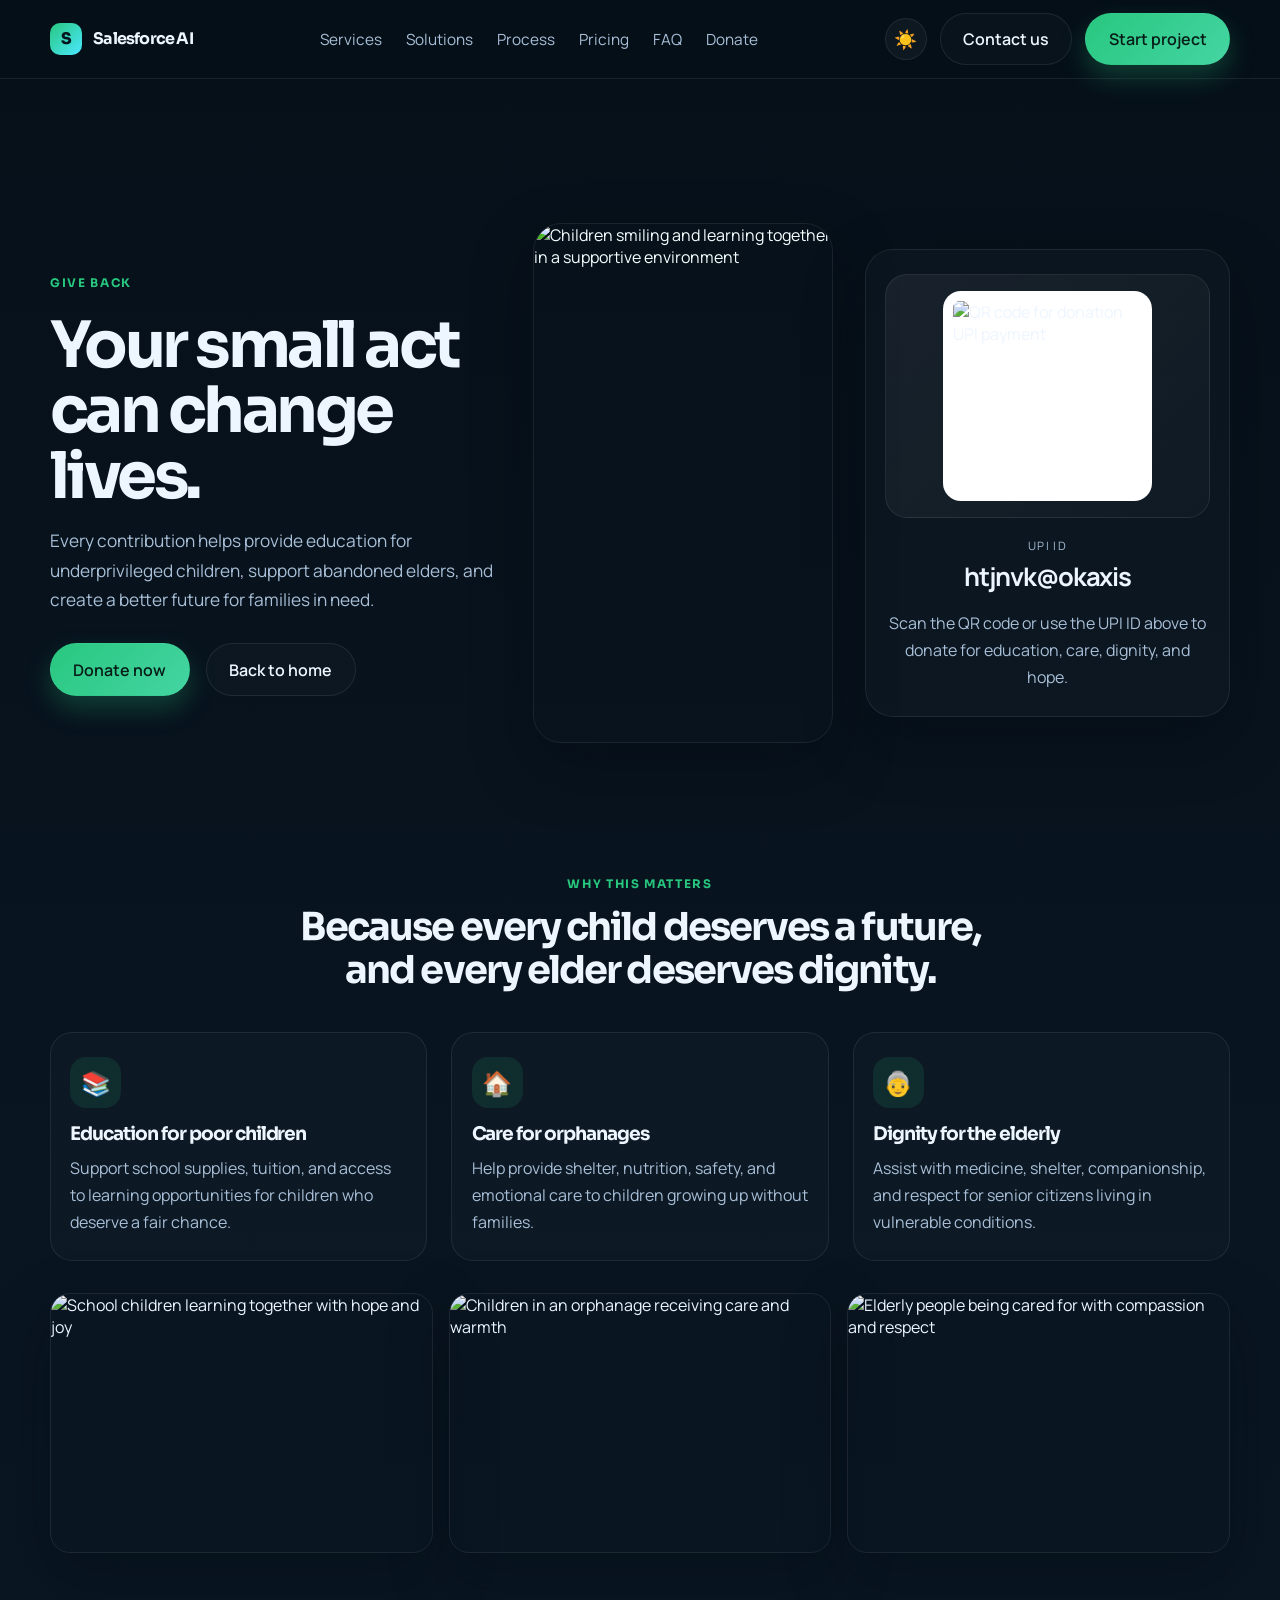
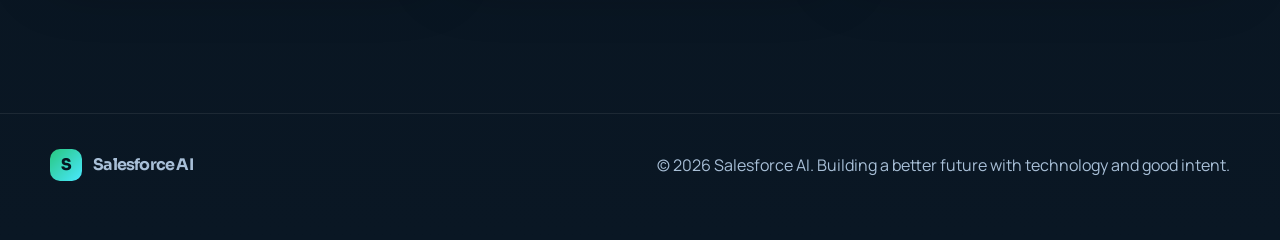
==== donation.html @ 9a251d9e "Use donation UPI ID and local QR image" ====
<!DOCTYPE html>
<html lang="en">
  <head>
    <meta charset="UTF-8" />
    <meta name="viewport" content="width=device-width, initial-scale=1.0" />
    <meta
      name="description"
      content="Support environmental change and good deeds through a simple donation page for community impact."
    />
    <title>Donate for a Better Future | Salesforce AI Agency</title>
    <link rel="preconnect" href="https://fonts.googleapis.com" />
    <link rel="preconnect" href="https://fonts.gstatic.com" crossorigin />
    <link
      href="https://fonts.googleapis.com/css2?family=Manrope:wght@400;500;600;700;800&family=Sora:wght@400;500;600;700;800&display=swap"
      rel="stylesheet"
    />
    <link rel="stylesheet" href="styles.css" />
  </head>
  <body>
    <header class="site-header">
      <div class="container nav-wrap">
        <a href="index.html" class="brand" aria-label="Home">
          <span class="brand-mark">S</span>
          <span>Salesforce AI</span>
        </a>

        <nav class="main-nav" aria-label="Main navigation">
          <a href="index.html#services">Services</a>
          <a href="index.html#solutions">Solutions</a>
          <a href="index.html#steps">Process</a>
          <a href="index.html#pricing">Pricing</a>
          <a href="index.html#faq">FAQ</a>
          <a href="donation.html" aria-current="page">Donate</a>
        </nav>

        <div class="nav-actions">
          <button class="theme-toggle" type="button" aria-label="Toggle dark mode" aria-pressed="false">
            <span class="theme-toggle-icon">☀️</span>
          </button>
          <a href="index.html#contact" class="btn btn-ghost">Contact us</a>
          <a href="index.html#contact" class="btn btn-primary">Start project</a>
        </div>
      </div>
    </header>

    <main class="donation-page">
      <section class="donation-hero">
        <div class="container donation-shell">
          <div class="donation-copy">
            <span class="eyebrow">Give back</span>
            <h1>Your small act can change lives.</h1>
            <p>
              Every contribution helps provide education for underprivileged children, support abandoned elders, and create a better future for families in need.
            </p>
            <div class="donation-actions">
              <a href="#donate-now" class="btn btn-primary">Donate now</a>
              <a href="index.html" class="btn btn-secondary">Back to home</a>
            </div>

          </div>

          <div class="donation-visual">
            <img
              src="https://images.unsplash.com/photo-1488521787991-ed7bbaae773c?auto=format&fit=crop&w=900&q=80"
              alt="Children smiling and learning together in a supportive environment"
            />
          </div>

          <div class="donation-card" id="donate-now">
            <div class="qr-box">
              <img src="qr.jpeg" alt="QR code for donation UPI payment" />
            </div>
            <div class="upi-block">
              <span class="label">UPI ID</span>
              <strong>htjnvk@okaxis</strong>
            </div>
            <p class="donation-note">Scan the QR code or use the UPI ID above to donate for education, care, dignity, and hope.</p>
          </div>
        </div>
      </section>

      <section class="why-matters section">
        <div class="container">
          <div class="section-heading centered">
            <span class="eyebrow">Why this matters</span>
            <h2>Because every child deserves a future, and every elder deserves dignity.</h2>
          </div>

          <div class="matters-grid">
            <article class="matter-card">
              <div class="matter-icon">📚</div>
              <h3>Education for poor children</h3>
              <p>Support school supplies, tuition, and access to learning opportunities for children who deserve a fair chance.</p>
            </article>
            <article class="matter-card">
              <div class="matter-icon">🏠</div>
              <h3>Care for orphanages</h3>
              <p>Help provide shelter, nutrition, safety, and emotional care to children growing up without families.</p>
            </article>
            <article class="matter-card">
              <div class="matter-icon">👵</div>
              <h3>Dignity for the elderly</h3>
              <p>Assist with medicine, shelter, companionship, and respect for senior citizens living in vulnerable conditions.</p>
            </article>
          </div>

          <div class="photo-gallery" aria-label="Human impact gallery">
            <img
              src="https://images.unsplash.com/photo-1509099836639-18ba1795216d?auto=format&fit=crop&w=900&q=80"
              alt="School children learning together with hope and joy"
            />
            <img
              src="https://images.unsplash.com/photo-1544717305-2782549b5136?auto=format&fit=crop&w=900&q=80"
              alt="Children in an orphanage receiving care and warmth"
            />
            <img
              src="https://images.unsplash.com/photo-1517841905240-472988c2477c?auto=format&fit=crop&w=900&q=80"
              alt="Elderly people being cared for with compassion and respect"
            />
          </div>
        </div>
      </section>
    </main>

    <footer class="site-footer">
      <div class="container footer-wrap">
        <div class="brand small-brand">
          <span class="brand-mark">S</span>
          <span>Salesforce AI</span>
        </div>
        <p>© 2026 Salesforce AI. Building a better future with technology and good intent.</p>
      </div>
    </footer>

    <script src="script.js"></script>
  </body>
</html>
---- styles.css ----
:root {
  --bg: #07121d;
  --bg-soft: #0c1b2d;
  --panel: rgba(16, 26, 39, 0.9);
  --panel-strong: #111f2f;
  --card: rgba(255, 255, 255, 0.02);
  --text: #edf5ff;
  --muted: #a8bfd7;
  --primary: #28c77f;
  --primary-strong: #1ab96b;
  --blue: #3ca8ff;
  --purple: #8a6bff;
  --orange: #ffab5c;
  --gold: #f6c76d;
  --aqua: #4ae8ff;
  --border: rgba(255, 255, 255, 0.08);
  --shadow: 0 24px 60px rgba(2, 8, 15, 0.35);
}

body.light-mode {
  --bg: #edf5f2;
  --bg-soft: #f6faf8;
  --panel: rgba(255, 255, 255, 0.9);
  --panel-strong: #f8fbfa;
  --card: rgba(255, 255, 255, 0.8);
  --text: #13231d;
  --muted: #49615a;
  --primary: #18b584;
  --primary-strong: #149a6f;
  --blue: #2e96db;
  --purple: #6f5fe0;
  --orange: #d88a32;
  --gold: #c79532;
  --aqua: #23b7d9;
  --border: rgba(19, 35, 29, 0.09);
  --shadow: 0 18px 40px rgba(17, 33, 27, 0.1);
}

* { box-sizing: border-box; }

html { scroll-behavior: smooth; }

body {
  margin: 0;
  font-family: "Manrope", "Segoe UI", sans-serif;
  letter-spacing: 0;
  background: linear-gradient(180deg, #061019 0%, #0a1724 100%);
  color: var(--text);
  transition: background 0.25s ease, color 0.25s ease;
  text-rendering: optimizeLegibility;
}

h1, h2, h3, h4, .brand, .eyebrow {
  font-family: "Sora", "Manrope", sans-serif;
  letter-spacing: -0.055em;
  line-height: 1.02;
  font-weight: 700;
}

body.light-mode {
  background: linear-gradient(180deg, #f7f4ee 0%, #f1efe8 100%);
}

img { max-width: 100%; display: block; }

a { color: inherit; text-decoration: none; }

button { font: inherit; }

.container {
  width: min(1180px, calc(100% - 2rem));
  margin: 0 auto;
}

.site-header {
  position: sticky;
  top: 0;
  z-index: 50;
  background: rgba(6, 16, 25, 0.7);
  backdrop-filter: blur(18px);
  border-bottom: 1px solid var(--border);
}

body.light-mode .site-header {
  background: rgba(255, 255, 255, 0.72);
}

.nav-wrap {
  min-height: 78px;
  display: flex;
  align-items: center;
  justify-content: space-between;
  gap: 1rem;
}

.brand {
  display: inline-flex;
  align-items: center;
  gap: 0.7rem;
  font-weight: 700;
  letter-spacing: -0.05em;
}

.brand-mark {
  display: inline-grid;
  place-items: center;
  width: 2rem;
  height: 2rem;
  border-radius: 10px;
  color: #05151f;
  background: linear-gradient(135deg, var(--primary), var(--aqua));
  font-weight: 800;
}

.main-nav {
  display: flex;
  align-items: center;
  gap: 1.5rem;
  color: var(--muted);
  font-size: 0.96rem;
}

.main-nav a:hover { color: var(--text); }

.nav-actions {
  display: flex;
  align-items: center;
  gap: 0.8rem;
}

.theme-toggle {
  width: 42px;
  height: 42px;
  border-radius: 50%;
  border: 1px solid var(--border);
  background: rgba(255, 255, 255, 0.04);
  color: var(--text);
  display: grid;
  place-items: center;
  cursor: pointer;
  transition: transform 0.2s ease, border-color 0.2s ease, background 0.2s ease;
}

.theme-toggle:hover {
  transform: translateY(-1px);
}

.theme-toggle-icon {
  font-size: 1.15rem;
  line-height: 1;
}

.donate-circle {
  width: 46px;
  height: 46px;
  border-radius: 50%;
  display: grid;
  place-items: center;
  background: linear-gradient(135deg, #1acc6d, #13b96d);
  color: #fff;
  font-size: 1.3rem;
  box-shadow: 0 12px 26px rgba(22, 174, 96, 0.35);
  transition: transform 0.2s ease, box-shadow 0.2s ease;
}

.donate-circle:hover {
  transform: translateY(-2px) scale(1.04);
  box-shadow: 0 18px 32px rgba(22, 174, 96, 0.42);
}

body.light-mode .theme-toggle {
  background: rgba(255, 255, 255, 0.8);
  border-color: rgba(19, 35, 29, 0.09);
}

.donation-page {
  padding: 5rem 0 4rem;
}

.donation-hero {
  padding: 4rem 0 2rem;
}

.donation-shell {
  display: grid;
  grid-template-columns: 1.05fr 0.7fr 0.85fr;
  gap: 2rem;
  align-items: center;
}

.donation-copy h1 {
  margin: 0.5rem 0 1rem;
  font-size: clamp(2.8rem, 5vw, 4.6rem);
  max-width: 560px;
}

.donation-copy p {
  max-width: 560px;
  color: var(--muted);
  font-size: 1.08rem;
  line-height: 1.7;
}

.donation-actions {
  display: flex;
  flex-wrap: wrap;
  gap: 1rem;
  margin-top: 1.8rem;
}

.impact-strip {
  display: grid;
  grid-template-columns: repeat(3, minmax(0, 1fr));
  gap: 0.8rem;
  margin-top: 2rem;
}

.impact-strip div {
  background: rgba(255,255,255,0.03);
  border: 1px solid var(--border);
  border-radius: 16px;
  padding: 0.85rem 0.8rem;
  display: grid;
  gap: 0.2rem;
}

.impact-strip strong {
  font-size: 1.2rem;
  color: var(--text);
}

.impact-strip span {
  color: var(--muted);
  font-size: 0.8rem;
}

.donation-visual {
  position: relative;
  overflow: hidden;
  border-radius: 28px;
  border: 1px solid var(--border);
  box-shadow: var(--shadow);
  min-height: 520px;
}

.donation-visual img {
  width: 100%;
  height: 100%;
  object-fit: cover;
  display: block;
  filter: saturate(1.1) contrast(1.08);
}

.donation-card {
  background: rgba(255,255,255,0.02);
  border: 1px solid var(--border);
  border-radius: 28px;
  padding: 1.5rem 1.2rem;
  box-shadow: var(--shadow);
}

.qr-box {
  display: grid;
  place-items: center;
  padding: 1rem;
  border-radius: 22px;
  background: linear-gradient(135deg, rgba(255,255,255,0.06), rgba(255,255,255,0.02));
  border: 1px solid var(--border);
}

.qr-box img {
  width: min(220px, 72%);
  aspect-ratio: 1;
  object-fit: contain;
  border-radius: 18px;
  background: white;
  padding: 0.6rem;
}

.upi-block {
  margin-top: 1.25rem;
  text-align: center;
}

.upi-block .label {
  display: block;
  color: var(--muted);
  font-size: 0.72rem;
  text-transform: uppercase;
  letter-spacing: 0.12em;
  margin-bottom: 0.4rem;
}

.upi-block strong {
  font-size: clamp(1.3rem, 2vw, 2rem);
  letter-spacing: -0.04em;
}

.donation-note {
  margin: 1rem 0 0;
  text-align: center;
  color: var(--muted);
  line-height: 1.7;
}

.small-brand {
  display: inline-flex;
}

.why-matters {
  padding-top: 1rem;
  padding-bottom: 5rem;
}

.matters-grid {
  display: grid;
  grid-template-columns: repeat(3, minmax(0, 1fr));
  gap: 1.5rem;
  margin-top: 2rem;
}

.matter-card {
  background: rgba(255,255,255,0.02);
  border: 1px solid var(--border);
  border-radius: 22px;
  padding: 1.5rem 1.2rem;
}

.matter-icon {
  width: 3.2rem;
  height: 3.2rem;
  border-radius: 16px;
  display: grid;
  place-items: center;
  background: rgba(40, 199, 127, 0.12);
  font-size: 1.5rem;
  margin-bottom: 1rem;
}

.matter-card h3 {
  margin: 0 0 0.7rem;
}

.matter-card p {
  margin: 0;
  color: var(--muted);
  line-height: 1.7;
}

.photo-gallery {
  display: grid;
  grid-template-columns: repeat(3, minmax(0, 1fr));
  gap: 1rem;
  margin-top: 2rem;
}

.photo-gallery img {
  width: 100%;
  height: 260px;
  object-fit: cover;
  border-radius: 20px;
  border: 1px solid var(--border);
  box-shadow: var(--shadow);
}

@media (max-width: 900px) {
  .donation-shell {
    grid-template-columns: 1fr;
  }

  .donation-visual {
    min-height: 320px;
  }

  .matters-grid,
  .photo-gallery {
    grid-template-columns: 1fr;
  }
}

.btn {
  display: inline-flex;
  align-items: center;
  justify-content: center;
  padding: 0.9rem 1.4rem;
  border-radius: 999px;
  font-weight: 600;
  transition: transform 0.2s ease, box-shadow 0.2s ease;
  border: 1px solid transparent;
  cursor: pointer;
  font-family: inherit;
}

button.btn {
  appearance: none;
  -webkit-appearance: none;
}

.btn:hover { transform: translateY(-2px); }

.btn-primary {
  background: linear-gradient(135deg, var(--primary), #45d5a3);
  color: #071d17;
  box-shadow: 0 12px 26px rgba(40, 199, 127, 0.25);
}

.btn-secondary,
.btn-ghost {
  background: rgba(255, 255, 255, 0.02);
  border-color: rgba(255, 255, 255, 0.08);
  color: var(--text);
}

body.light-mode .btn-secondary,
body.light-mode .btn-ghost {
  background: rgba(255, 255, 255, 0.7);
  border-color: rgba(19, 35, 29, 0.1);
  color: var(--text);
}

body.light-mode .info-card,
body.light-mode .step-card,
body.light-mode .panel-box,
body.light-mode .price-card,
body.light-mode .faq-item,
body.light-mode .stat-box,
body.light-mode .dashboard-card,
body.light-mode .metric-box,
body.light-mode .workflow-card,
body.light-mode .floating-note,
body.light-mode .cta-box,
body.light-mode .modal-panel {
  background: rgba(255, 255, 255, 0.98);
  border-color: rgba(19, 35, 29, 0.08);
  box-shadow: var(--shadow);
}

body.light-mode .dark-surface,
body.light-mode .logo-strip,
body.light-mode .site-footer,
body.light-mode .modal-backdrop {
  background: rgba(255, 255, 255, 0.74);
}

body.light-mode .logo-row span {
  color: rgba(19, 35, 29, 0.7);
}

body.light-mode .project-form input,
body.light-mode .project-form select,
body.light-mode .project-form textarea {
  background: rgba(255, 255, 255, 0.82);
  border-color: rgba(19, 35, 29, 0.1);
  color: var(--text);
}

body.light-mode .main-nav,
body.light-mode .hero-points,
body.light-mode .check-list,
body.light-mode .info-card p,
body.light-mode .step-card p,
body.light-mode .panel-box p,
body.light-mode .price-card p,
body.light-mode .faq-answer p,
body.light-mode .lead,
body.light-mode .section-heading h2,
body.light-mode .stat-box span,
body.light-mode .site-footer p,
body.light-mode .project-form label,
body.light-mode .project-form textarea,
body.light-mode .project-form input,
body.light-mode .project-form select {
  color: var(--text);
}

body.light-mode .site-footer {
  background: rgba(255, 255, 255, 0.78);
}

body.light-mode .modal-backdrop {
  background: rgba(17, 33, 27, 0.18);
}

.menu-toggle {
  display: none;
  background: transparent;
  border: none;
  padding: 0.3rem;
  cursor: pointer;
}

.menu-toggle span {
  display: block;
  width: 1.6rem;
  height: 2px;
  background: var(--text);
  margin: 0.2rem 0;
  border-radius: 99px;
}

.hero {
  position: relative;
  padding: 5rem 0 4rem;
  overflow: hidden;
}

.hero::before {
  content: "";
  position: absolute;
  inset: 0;
  background: radial-gradient(circle at 20% 20%, rgba(40, 199, 127, 0.18), transparent 24%),
              radial-gradient(circle at 75% 10%, rgba(60, 168, 255, 0.18), transparent 30%);
  pointer-events: none;
}

.hero-grid {
  position: relative;
  z-index: 1;
  display: grid;
  grid-template-columns: 1.15fr 0.85fr;
  align-items: center;
  gap: 2.5rem;
}

.eyebrow {
  display: inline-block;
  margin-bottom: 1rem;
  color: var(--primary);
  letter-spacing: 0.14em;
  text-transform: uppercase;
  font-size: 0.74rem;
  font-weight: 700;
}

.hero-copy h1 {
  max-width: 620px;
  margin: 0 0 1.2rem;
  font-size: clamp(2.8rem, 5vw, 5rem);
  line-height: 1.02;
  letter-spacing: -0.06em;
}

.lead {
  max-width: 620px;
  color: var(--muted);
  font-size: 1.08rem;
}

.hero-actions {
  display: flex;
  flex-wrap: wrap;
  gap: 1rem;
  margin-top: 2rem;
}

.hero-points {
  display: flex;
  flex-wrap: wrap;
  list-style: none;
  margin: 2rem 0 0;
  padding: 0;
  gap: 1rem 1.5rem;
  color: var(--muted);
}

.hero-points li::before {
  content: "✓";
  color: var(--primary);
  margin-right: 0.5rem;
}

.hero-visual {
  position: relative;
  min-height: 480px;
  display: grid;
  place-items: center;
}

.dashboard-card {
  width: min(100%, 500px);
  padding: 1.5rem 1.3rem 1.25rem;
  border-radius: 26px;
  background: var(--panel);
  border: 1px solid var(--border);
  box-shadow: var(--shadow);
}

.window-header {
  display: flex;
  gap: 0.5rem;
  margin-bottom: 1.25rem;
}

.window-header span {
  width: 0.75rem;
  height: 0.75rem;
  border-radius: 50%;
  background: #ff5f6d;
}

.window-header span:nth-child(2) { background: #ffbe4c; }
.window-header span:nth-child(3) { background: #29d17d; }

.metrics-row {
  display: grid;
  grid-template-columns: repeat(2, minmax(0, 1fr));
  gap: 0.8rem;
  margin-bottom: 1rem;
}

.metric-box {
  padding: 1rem 0.9rem;
  border: 1px solid var(--border);
  border-radius: 16px;
  background: var(--card);
}

.metric-box small {
  display: block;
  color: var(--muted);
  margin-bottom: 0.5rem;
}

.metric-box strong {
  font-size: clamp(1.5rem, 2vw, 2rem);
  letter-spacing: -0.05em;
}

.metric-box.accent {
  background: linear-gradient(135deg, rgba(40, 199, 127, 0.12), rgba(60, 168, 255, 0.08));
}

.workflow-card {
  padding: 1rem;
  border-radius: 18px;
  background: rgba(255,255,255,0.02);
  border: 1px solid var(--border);
}

.flow-row {
  display: grid;
  grid-template-columns: 1fr 1fr 1fr;
  align-items: center;
  gap: 0.75rem;
  margin-bottom: 0.85rem;
}

.flow-row:last-child { margin-bottom: 0; }

.chip {
  display: inline-flex;
  justify-content: center;
  align-items: center;
  min-height: 42px;
  padding: 0 0.8rem;
  border-radius: 999px;
  font-size: 0.8rem;
  font-weight: 700;
}

.chip.green { background: rgba(40, 199, 127, 0.12); color: #9cf2ce; }
.chip.purple { background: rgba(138, 107, 255, 0.16); color: #d4c9ff; }
.chip.blue { background: rgba(60, 168, 255, 0.12); color: #cfe7ff; }
.chip.orange { background: rgba(255, 171, 92, 0.12); color: #ffd7ae; }

.flow-line {
  height: 2px;
  width: 100%;
  background: linear-gradient(90deg, var(--primary), var(--blue));
  display: block;
  position: relative;
}

.flow-line::after {
  content: "";
  position: absolute;
  right: -4px;
  top: -2px;
  width: 6px;
  height: 6px;
  border-radius: 50%;
  background: var(--primary);
}

.floating-note {
  position: absolute;
  display: flex;
  align-items: center;
  gap: 0.7rem;
  padding: 0.7rem 0.9rem;
  border-radius: 14px;
  background: rgba(10, 19, 17, 0.88);
  border: 1px solid var(--border);
  box-shadow: var(--shadow);
}

.floating-note small {
  display: block;
  color: var(--muted);
}

.tip-row { display: block; }

.dot {
  width: 10px;
  height: 10px;
  border-radius: 50%;
  background: var(--primary);
  box-shadow: 0 0 18px rgba(40, 199, 127, 0.6);
}

.dot.green { background: var(--blue); }

.top-right { right: 0; top: 70px; }
.bottom-left { left: 10px; bottom: 40px; }

.logo-strip {
  border-top: 1px solid var(--border);
  border-bottom: 1px solid var(--border);
  background: rgba(255,255,255,0.01);
}

.logo-row {
  display: grid;
  grid-template-columns: repeat(5, minmax(0, 1fr));
  gap: 1rem;
  padding: 1.1rem 0;
  justify-items: center;
  color: var(--muted);
  font-size: 0.74rem;
  letter-spacing: 0.12em;
  text-transform: uppercase;
}

.section {
  padding: 6rem 0;
}

.section-heading {
  max-width: 720px;
  margin-bottom: 2.5rem;
}

.section-heading.centered {
  text-align: center;
  margin-inline: auto;
}

.section-heading h2 {
  margin: 0;
  font-size: clamp(2.2rem, 3vw, 3rem);
  letter-spacing: -0.05em;
  line-height: 1.12;
}

.cards-grid {
  display: grid;
  gap: 1.5rem;
}

.three-up {
  grid-template-columns: repeat(3, minmax(0, 1fr));
}

.info-card,
.step-card,
.panel-box,
.price-card,
.faq-item,
.stat-box {
  background: rgba(255,255,255,0.02);
  border: 1px solid var(--border);
  border-radius: 22px;
}

.info-card {
  padding: 1.5rem 1.2rem;
}

.service-header {
  display: flex;
  align-items: center;
  gap: 0.85rem;
  margin-bottom: 1rem;
}

.icon-wrap {
  display: grid;
  place-items: center;
  width: 3.25rem;
  height: 3.25rem;
  border-radius: 16px;
  font-size: 1.7rem;
  flex-shrink: 0;
}

.icon-wrap.green { background: rgba(40, 199, 127, 0.12); }
.icon-wrap.purple { background: rgba(138, 107, 255, 0.12); }
.icon-wrap.blue { background: rgba(60, 168, 255, 0.12); }
.icon-wrap.rose { background: rgba(255, 118, 168, 0.12); }
.icon-wrap.orange { background: rgba(255, 171, 92, 0.12); }
.icon-wrap.cyan { background: rgba(74, 232, 255, 0.12); }
.icon-wrap.gold { background: rgba(246, 199, 109, 0.12); }

.service-header h3 {
  margin: 0;
}

.info-card h3,
.step-card h3,
.panel-box h3,
.price-card h3 {
  margin: 0 0 0.8rem;
}

.info-card ul,
.price-card ul {
  list-style: none;
  margin: 1.1rem 0 0;
  padding: 0;
  color: var(--muted);
  display: grid;
  gap: 0.5rem;
}

.info-card ul li::before,
.price-card li::before {
  content: "✓";
  color: var(--primary);
  margin-right: 0.6rem;
}

.dark-surface {
  background: linear-gradient(180deg, rgba(8, 18, 16, 0.9), rgba(12, 19, 18, 0.95));
}

.split-block {
  display: grid;
  grid-template-columns: 1.1fr 0.9fr;
  gap: 2rem;
  align-items: center;
}

.check-list {
  display: grid;
  gap: 0.9rem;
  margin-top: 1.5rem;
  color: var(--muted);
}

.check-list div {
  display: flex;
  align-items: center;
  gap: 0.8rem;
}

.check-list span {
  width: 1.6rem;
  height: 1.6rem;
  display: inline-grid;
  place-items: center;
  border-radius: 50%;
  background: rgba(40, 199, 127, 0.12);
  color: var(--primary);
  font-weight: 700;
}

.vertical-panels {
  display: grid;
  gap: 1rem;
}

.panel-box {
  padding: 1.5rem;
}

.steps-grid {
  display: grid;
  grid-template-columns: repeat(4, minmax(0, 1fr));
  gap: 1.5rem;
}

.step-card {
  padding: 1.5rem 1.2rem;
}

.step-number {
  display: inline-block;
  margin-bottom: 0.8rem;
  color: var(--primary);
  font-size: 0.72rem;
  font-weight: 700;
  letter-spacing: 0.12em;
}

.stats-section {
  padding: 0 0 5rem;
}

.stats-grid {
  display: grid;
  grid-template-columns: repeat(4, minmax(0, 1fr));
  gap: 1rem;
}

.stat-box {
  padding: 1.5rem 1rem;
  text-align: center;
}

.stat-box strong {
  display: block;
  font-size: clamp(2rem, 3vw, 2.8rem);
  letter-spacing: -0.05em;
  margin-bottom: 0.5rem;
}

.price-card {
  display: flex;
  flex-direction: column;
  padding: 2rem 1.5rem;
}

.badge {
  display: inline-flex;
  align-self: flex-start;
  padding: 0.45rem 0.7rem;
  border-radius: 999px;
  background: rgba(40, 199, 127, 0.12);
  color: var(--primary);
  font-size: 0.72rem;
  font-weight: 700;
  letter-spacing: 0.08em;
  text-transform: uppercase;
}

.price-tag {
  display: block;
  margin-top: 1.1rem;
  color: var(--primary);
  font-size: 0.72rem;
  font-weight: 700;
  letter-spacing: 0.08em;
  text-transform: uppercase;
}

.price-card h3 {
  margin-top: 0.85rem;
}

.price-card p {
  margin-bottom: 1.2rem;
}

.price-card ul {
  display: grid;
  gap: 0.8rem;
  margin: 0 0 1.5rem;
}

.price-card .btn {
  margin-top: auto;
}

.pricing-grid {
  display: grid;
  gap: 1.5rem;
}

.single-plan {
  max-width: 760px;
  margin: 0 auto;
}

.faq-section {
  padding-top: 6rem;
}

.faq-list {
  display: grid;
  gap: 0.9rem;
}

.faq-item {
  overflow: hidden;
}

.faq-question {
  width: 100%;
  text-align: left;
  background: transparent;
  border: none;
  color: var(--text);
  font-size: 1.02rem;
  font-weight: 600;
  padding: 1.3rem 1.4rem;
  cursor: pointer;
  position: relative;
}

.faq-question::after {
  content: "+";
  position: absolute;
  right: 1.2rem;
  top: 50%;
  transform: translateY(-50%);
  color: var(--primary);
  font-size: 1.4rem;
}

.faq-item.active .faq-question::after {
  content: "−";
}

.faq-answer {
  max-height: 0;
  opacity: 0;
  overflow: hidden;
  transition: max-height 0.3s ease, opacity 0.2s ease;
}

.faq-item.active .faq-answer {
  max-height: 260px;
  opacity: 1;
}

.faq-answer p {
  margin: 0;
  padding: 0 1.4rem 1.3rem;
  color: var(--muted);
}

.cta-section {
  padding: 2rem 0 5rem;
}

.cta-box {
  display: flex;
  align-items: center;
  justify-content: space-between;
  gap: 1.5rem;
  padding: 2rem 1.8rem;
  background: linear-gradient(135deg, rgba(13, 29, 35, 0.9), rgba(7, 15, 17, 0.95));
  border-radius: 28px;
  border: 1px solid var(--border);
}

.cta-box h2 {
  margin: 0;
  letter-spacing: -0.05em;
  font-size: clamp(2rem, 3vw, 3rem);
}

.site-footer {
  padding: 1.5rem 0 3rem;
  border-top: 1px solid var(--border);
}

.footer-wrap {
  display: flex;
  align-items: center;
  justify-content: space-between;
  gap: 1rem;
  color: var(--muted);
}

.footer-links {
  display: flex;
  gap: 1rem;
}

.modal-backdrop {
  position: fixed;
  inset: 0;
  display: grid;
  place-items: center;
  background: rgba(7, 17, 15, 0.75);
  opacity: 0;
  visibility: hidden;
  transition: opacity 0.2s ease, visibility 0.2s ease;
  z-index: 100;
}

.modal-backdrop.is-open {
  opacity: 1;
  visibility: visible;
}

.modal-panel {
  width: min(720px, calc(100% - 2rem));
  max-height: 90vh;
  overflow-y: auto;
  background: var(--panel-strong);
  border: 1px solid var(--border);
  border-radius: 26px;
  padding: 1.6rem;
  box-shadow: var(--shadow);
  position: relative;
}

.modal-close {
  position: absolute;
  top: 1rem;
  right: 1rem;
  width: 2.1rem;
  height: 2.1rem;
  border: none;
  border-radius: 50%;
  background: rgba(255,255,255,0.03);
  color: var(--text);
  font-size: 1.8rem;
  line-height: 1;
  cursor: pointer;
}

.modal-header {
  margin-bottom: 1.5rem;
}

.modal-header h3 {
  margin: 0;
  font-size: clamp(1.8rem, 2vw, 2.6rem);
  letter-spacing: -0.04em;
}

.project-form {
  display: grid;
  gap: 1rem;
}

.form-grid {
  display: grid;
  grid-template-columns: repeat(2, minmax(0, 1fr));
  gap: 1rem;
}

label {
  display: grid;
  gap: 0.5rem;
  color: var(--muted);
  font-weight: 500;
}

input, select, textarea {
  width: 100%;
  border: 1px solid var(--border);
  border-radius: 12px;
  background: rgba(255,255,255,0.02);
  color: var(--text);
  padding: 0.9rem 1rem;
}

textarea { resize: vertical; }

input:focus, select:focus, textarea:focus {
  outline: 2px solid rgba(40, 199, 127, 0.2);
  border-color: rgba(40, 199, 127, 0.5);
}

.modal-submit {
  width: fit-content;
}

.form-success {
  display: none;
  color: var(--primary);
  margin: 0;
}

.form-success.visible {
  display: block;
}

.scroll-top {
  position: fixed;
  right: 1.4rem;
  bottom: 1.2rem;
  width: 4.6rem;
  height: 4.6rem;
  border: 1px solid rgba(255, 255, 255, 0.28);
  background: linear-gradient(135deg, rgba(255,255,255,0.18), rgba(255,255,255,0.08));
  color: var(--text);
  border-radius: 50%;
  cursor: pointer;
  opacity: 0;
  transform: translateY(12px);
  visibility: hidden;
  transition: opacity 0.2s ease, transform 0.2s ease, visibility 0.2s ease, box-shadow 0.2s ease, border-color 0.2s ease;
  z-index: 25;
  box-shadow: 0 12px 28px rgba(10, 18, 25, 0.22), 0 0 0 1px rgba(255,255,255,0.08), 0 0 24px rgba(80, 176, 255, 0.18);
}

body.light-mode .scroll-top {
  background: linear-gradient(135deg, rgba(255,255,255,0.9), rgba(242, 248, 250, 0.8));
  border-color: rgba(14, 39, 58, 0.12);
  box-shadow: 0 14px 32px rgba(17, 33, 27, 0.12), 0 0 0 1px rgba(255,255,255,0.7), 0 0 24px rgba(45, 125, 214, 0.18);
}

.scroll-top.visible {
  opacity: 1;
  transform: translateY(0);
  visibility: visible;
}

.scroll-top:hover {
  transform: translateY(-2px) scale(1.06);
  border-color: rgba(60, 168, 255, 0.55);
  box-shadow: 0 16px 36px rgba(10, 18, 25, 0.28), 0 0 0 1px rgba(255,255,255,0.18), 0 0 28px rgba(80, 176, 255, 0.28);
}

.whatsapp-float {
  position: fixed;
  right: 1.4rem;
  bottom: 6.7rem;
  width: 4.6rem;
  height: 4.6rem;
  display: grid;
  place-items: center;
  border-radius: 50%;
  background: linear-gradient(135deg, #1acc6d, #12b86a);
  box-shadow: 0 20px 48px rgba(22, 174, 96, 0.52);
  z-index: 30;
  border: 3px solid rgba(255, 255, 255, 0.42);
  transition: transform 0.2s ease, box-shadow 0.2s ease;
  animation: whatsappPulse 2.2s ease-in-out infinite;
}

.whatsapp-float:hover {
  transform: translateY(-2px) scale(1.08);
  box-shadow: 0 24px 56px rgba(22, 174, 96, 0.62);
}

.whatsapp-float svg {
  width: 2.35rem;
  height: 2.35rem;
  fill: white;
}

@keyframes whatsappPulse {
  0%, 100% {
    box-shadow: 0 20px 48px rgba(22, 174, 96, 0.52);
  }
  50% {
    box-shadow: 0 22px 56px rgba(22, 174, 96, 0.75);
  }
}

@media (prefers-reduced-motion: reduce) {
  .whatsapp-float,
  .scroll-top {
    animation: none;
    transition: none;
  }
}

@media (max-width: 900px) {
  .hero-grid,
  .split-block,
  .cta-box,
  .footer-wrap {
    grid-template-columns: 1fr;
    display: grid;
  }

  .three-up,
  .steps-grid,
  .stats-grid,
  .logo-row {
    grid-template-columns: repeat(2, minmax(0, 1fr));
  }

  .main-nav {
    display: none;
    position: absolute;
    top: calc(100% + 0.25rem);
    left: 0;
    right: 0;
    background: rgba(7, 16, 25, 0.96);
    border: 1px solid var(--border);
    border-radius: 18px;
    padding: 1rem;
    flex-direction: column;
    align-items: flex-start;
  }

  .site-header.is-open .main-nav {
    display: flex;
  }

  .nav-actions {
    margin-left: auto;
  }

  .menu-toggle {
    display: block;
  }
}

@media (max-width: 620px) {
  .three-up,
  .steps-grid,
  .stats-grid,
  .logo-row,
  .form-grid {
    grid-template-columns: 1fr;
  }

  .nav-actions {
    gap: 0.5rem;
  }

  .btn {
    width: 100%;
  }

  .hero-actions {
    display: grid;
  }

  .scroll-top {
    right: 1rem;
    bottom: 1rem;
    width: 4.4rem;
    height: 4.4rem;
  }

  .whatsapp-float {
    right: 1rem;
    bottom: 6.4rem;
    width: 4.4rem;
    height: 4.4rem;
    border-width: 3px;
  }
}
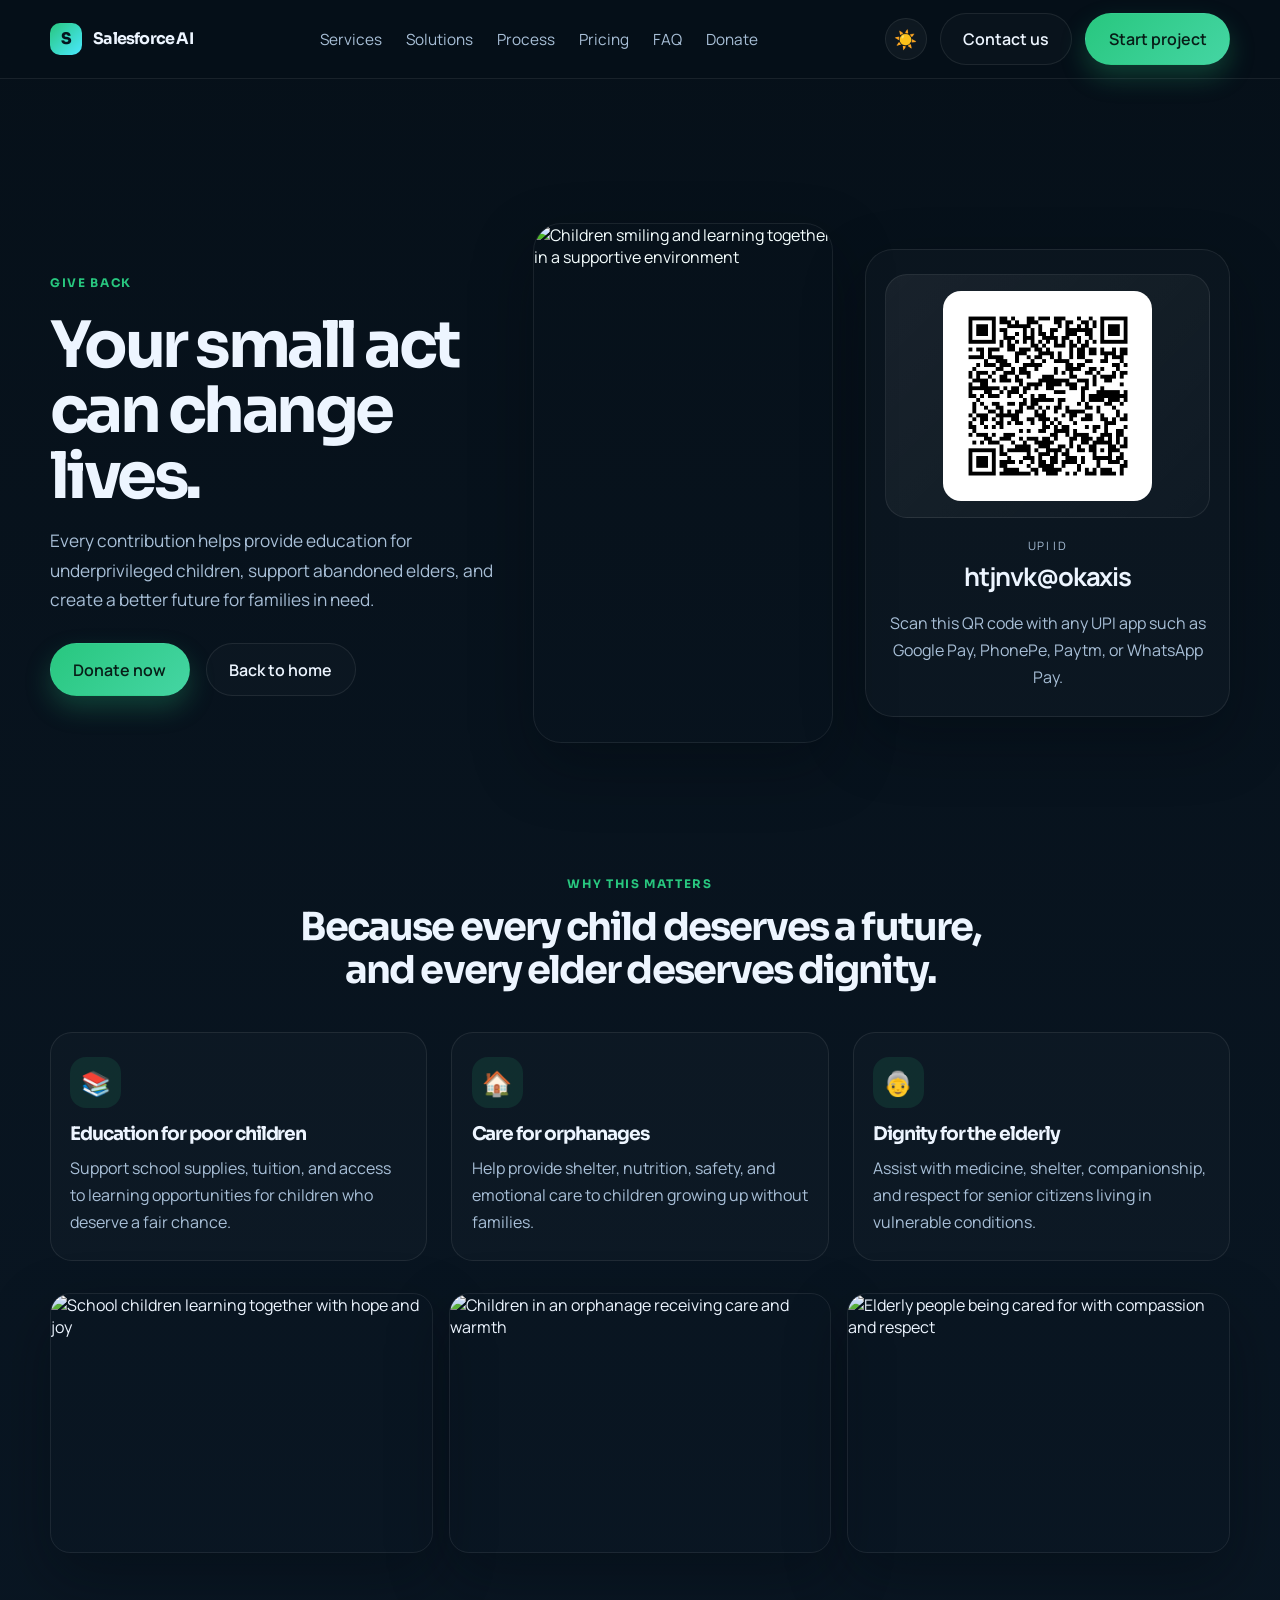
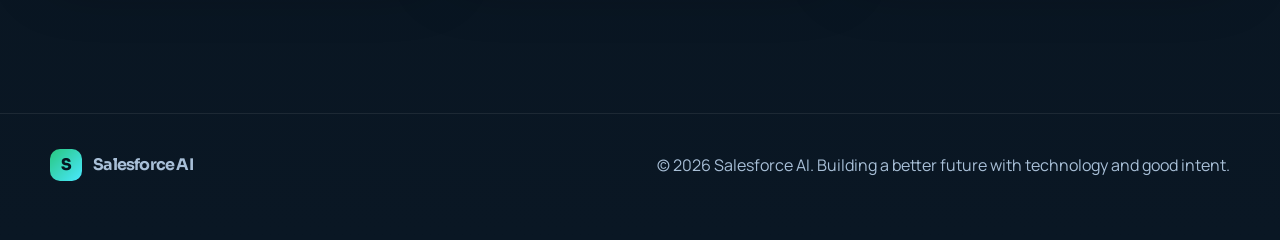
==== commit 58b44795: "Use UPI-compatible QR for popular payment apps" ====
--- a/donation.html
+++ b/donation.html
@@ -74,7 +74,7 @@
               <span class="label">UPI ID</span>
               <strong>htjnvk@okaxis</strong>
             </div>
-            <p class="donation-note">Scan the QR code or use the UPI ID above to donate for education, care, dignity, and hope.</p>
+            <p class="donation-note">Scan this QR code with any UPI app such as Google Pay, PhonePe, Paytm, or WhatsApp Pay.</p>
           </div>
         </div>
       </section>
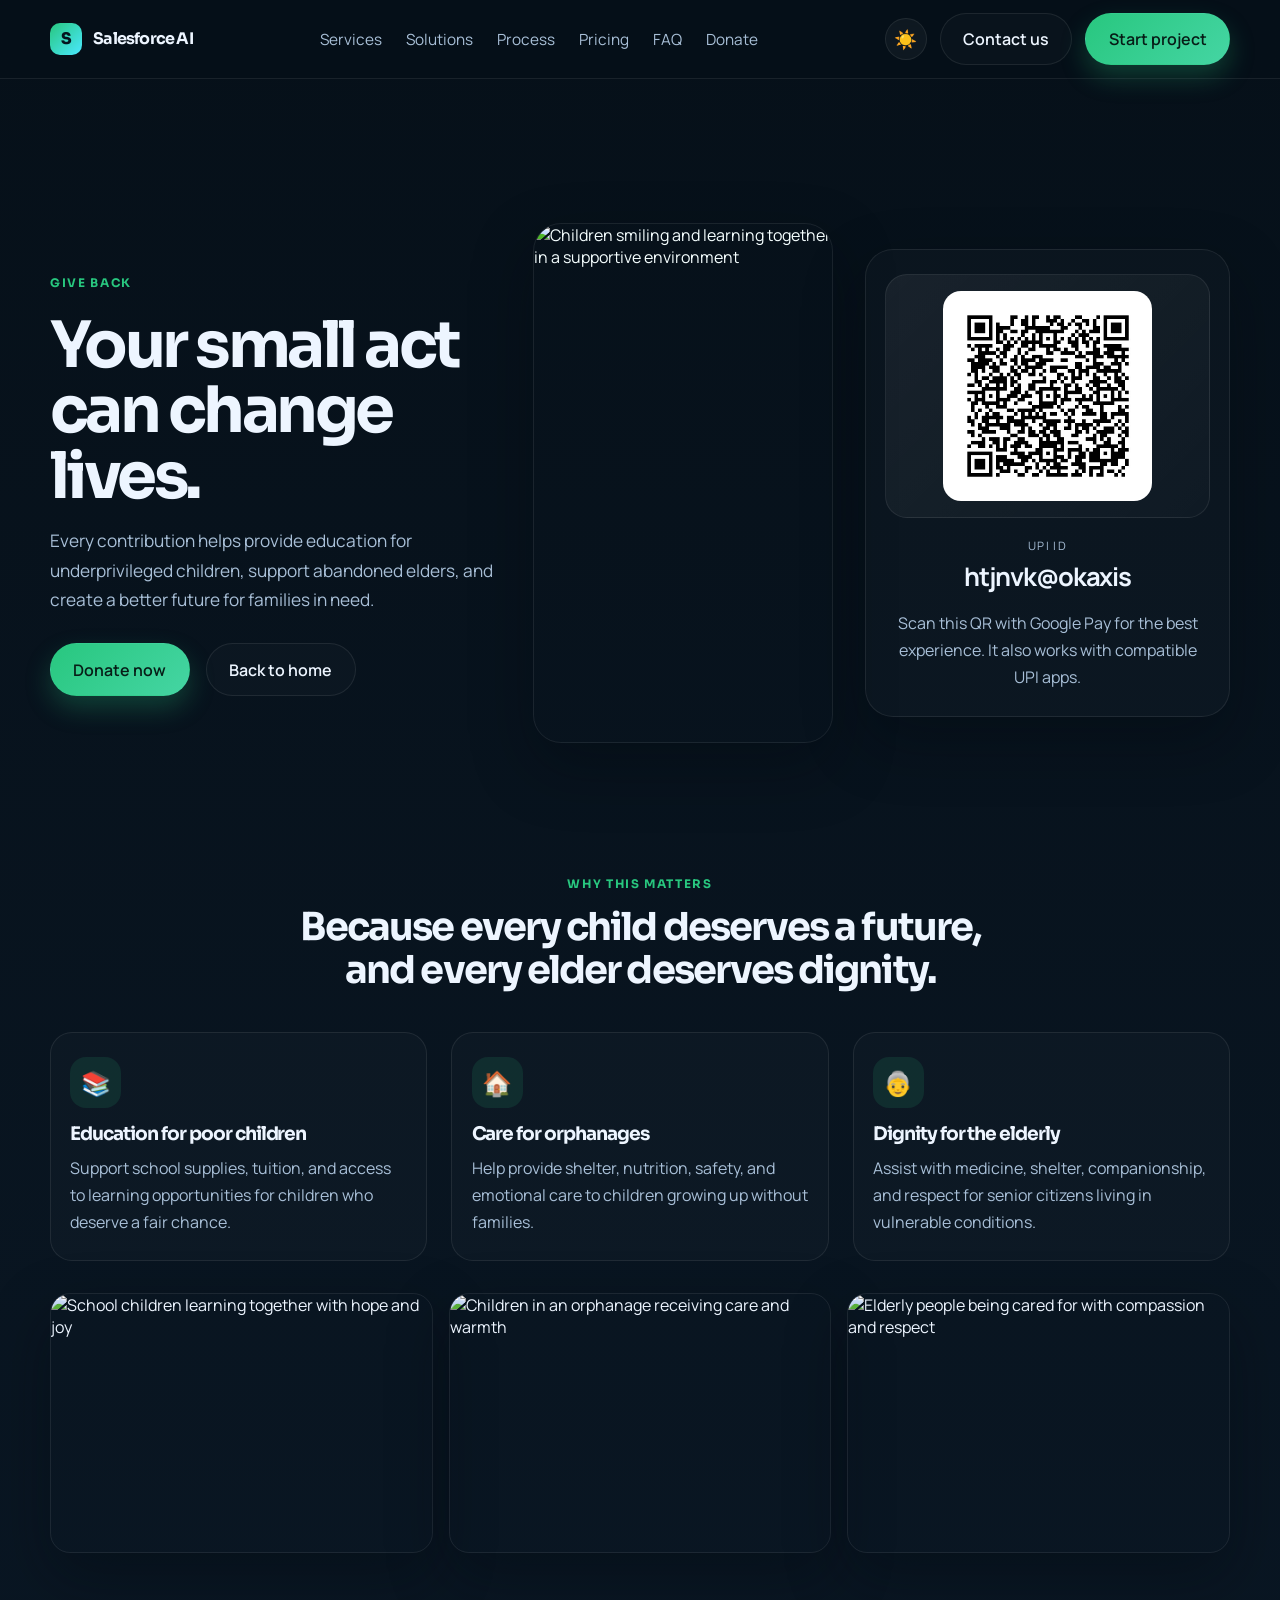
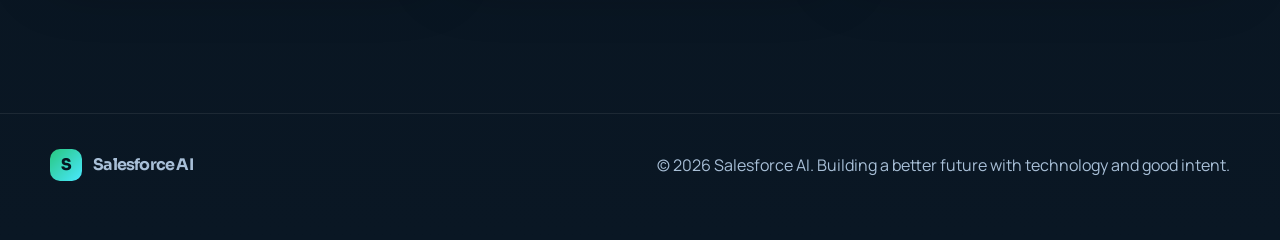
==== commit d9a9115e: "Prioritize Google Pay in donation QR" ====
--- a/donation.html
+++ b/donation.html
@@ -74,7 +74,7 @@
               <span class="label">UPI ID</span>
               <strong>htjnvk@okaxis</strong>
             </div>
-            <p class="donation-note">Scan this QR code with any UPI app such as Google Pay, PhonePe, Paytm, or WhatsApp Pay.</p>
+            <p class="donation-note">Scan this QR with Google Pay for the best experience. It also works with compatible UPI apps.</p>
           </div>
         </div>
       </section>
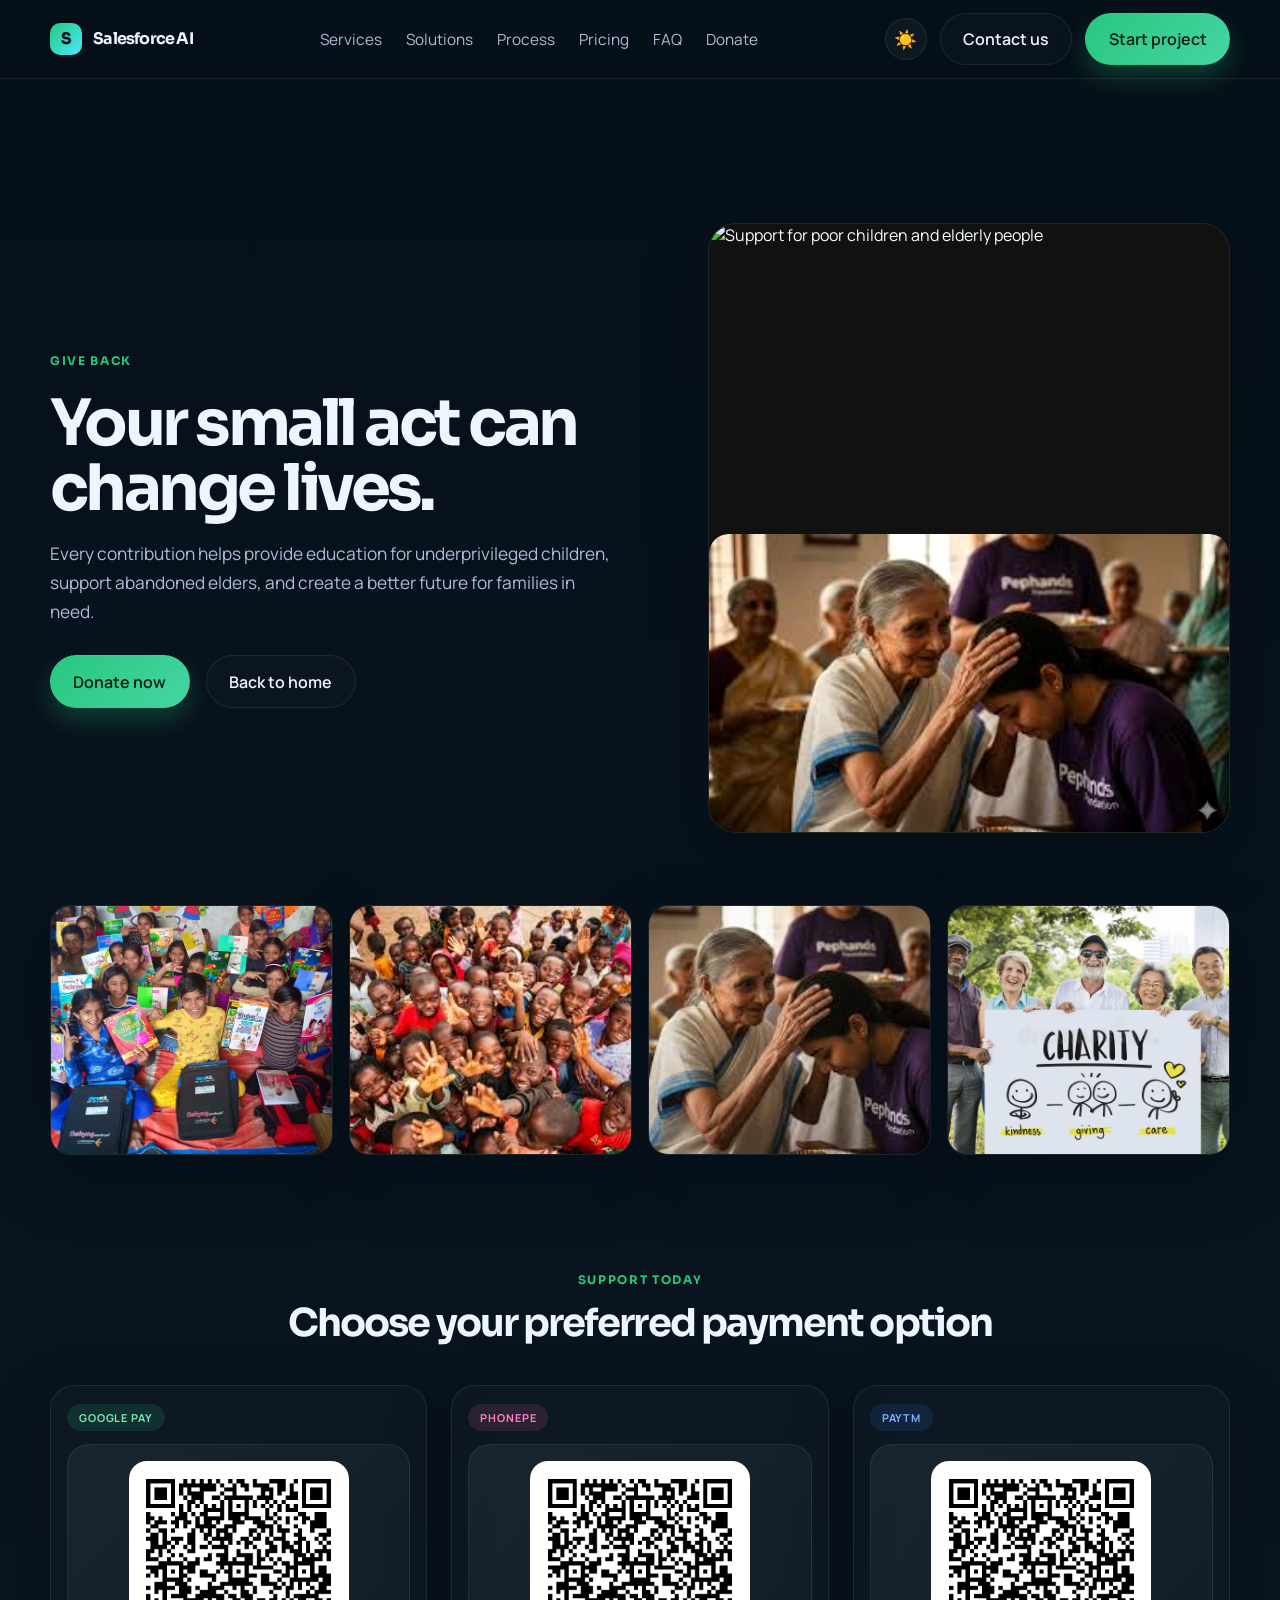
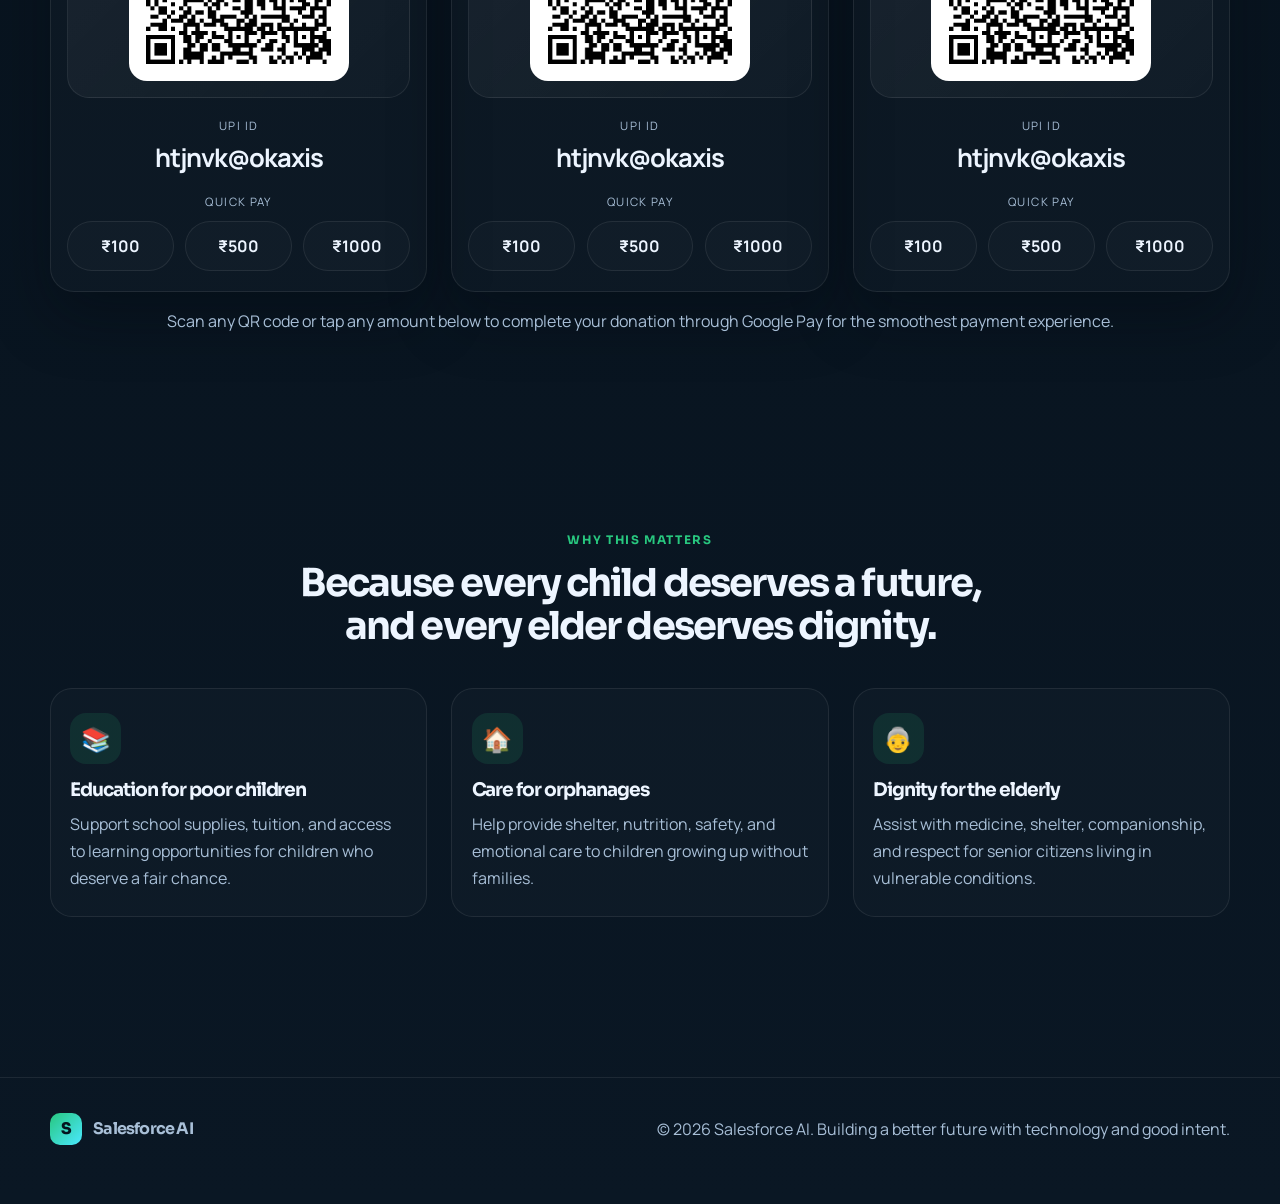
==== commit fa674639: "Update donation page imagery and wallet payment flow Co-authored-by: Copilot <223556219+Copilot@user" ====
--- a/donation.html
+++ b/donation.html
@@ -56,26 +56,111 @@
               <a href="#donate-now" class="btn btn-primary">Donate now</a>
               <a href="index.html" class="btn btn-secondary">Back to home</a>
             </div>
-
-          </div>
-
-          <div class="donation-visual">
-            <img
-              src="https://images.unsplash.com/photo-1488521787991-ed7bbaae773c?auto=format&fit=crop&w=900&q=80"
-              alt="Children smiling and learning together in a supportive environment"
-            />
-          </div>
-
-          <div class="donation-card" id="donate-now">
-            <div class="qr-box">
-              <img src="qr.jpeg" alt="QR code for donation UPI payment" />
-            </div>
-            <div class="upi-block">
-              <span class="label">UPI ID</span>
-              <strong>htjnvk@okaxis</strong>
-            </div>
-            <p class="donation-note">Scan this QR with Google Pay for the best experience. It also works with compatible UPI apps.</p>
-          </div>
+          </div>
+
+          <div class="donation-visual donor-visual-stack">
+            <img
+              src="https://images.unsplash.com/photo-1488521787991-ed7bbaae773c?auto=format&fit=crop&w=1000&q=80"
+              alt="Support for poor children and elderly people"
+            />
+            <img
+              src="old age.jpeg"
+              alt="Poor elderly people living in an old age home in need of care and support"
+            />
+          </div>
+        </div>
+      </section>
+
+      <section class="gallery-strip">
+        <div class="container">
+          <div class="photo-gallery photo-gallery--top" aria-label="A story of poverty, education, and elder care">
+            <img
+              src="child-education-02.jpg"
+              alt="Poor children learning together with hope and a need for support"
+            />
+            <img
+              src="poor.jpeg"
+              alt="Children in difficult circumstances receiving care and love"
+            />
+            <img
+              src="old%20age.jpeg"
+              alt="Elderly people in need of medical care and compassionate support"
+            />
+            <img
+              src="charity-community-share-help-concept-seniors-group-showing-word-plate-81500459.webp"
+              alt="Community compassion for poor children and elderly people"
+            />
+          </div>
+        </div>
+      </section>
+
+      <section class="donation-wallets section" id="donate-now">
+        <div class="container">
+          <div class="section-heading centered">
+            <span class="eyebrow">Support today</span>
+            <h2>Choose your preferred payment option</h2>
+          </div>
+
+          <div class="wallet-grid">
+            <div class="wallet-card">
+              <span class="wallet-badge google">Google Pay</span>
+              <div class="qr-box">
+                <img src="googlepay-qr.png" alt="Google Pay QR code for UPI donation" />
+              </div>
+              <div class="upi-block">
+                <span class="label">UPI ID</span>
+                <strong>htjnvk@okaxis</strong>
+              </div>
+              <div class="amount-picker">
+                <span class="label">Quick pay</span>
+                <div class="amount-grid" aria-label="Choose donation amount for Google Pay">
+                  <button class="amount-btn" type="button" data-wallet="googlepay" data-amount="100">₹100</button>
+                  <button class="amount-btn" type="button" data-wallet="googlepay" data-amount="500">₹500</button>
+                  <button class="amount-btn" type="button" data-wallet="googlepay" data-amount="1000">₹1000</button>
+                </div>
+              </div>
+            </div>
+
+            <div class="wallet-card">
+              <span class="wallet-badge phonepe">PhonePe</span>
+              <div class="qr-box">
+                <img src="phonepe-qr.png" alt="PhonePe QR code for UPI donation" />
+              </div>
+              <div class="upi-block">
+                <span class="label">UPI ID</span>
+                <strong>htjnvk@okaxis</strong>
+              </div>
+              <div class="amount-picker">
+                <span class="label">Quick pay</span>
+                <div class="amount-grid" aria-label="Choose donation amount for PhonePe">
+                  <button class="amount-btn" type="button" data-wallet="phonepe" data-amount="100">₹100</button>
+                  <button class="amount-btn" type="button" data-wallet="phonepe" data-amount="500">₹500</button>
+                  <button class="amount-btn" type="button" data-wallet="phonepe" data-amount="1000">₹1000</button>
+                </div>
+              </div>
+            </div>
+
+            <div class="wallet-card">
+              <span class="wallet-badge paytm">Paytm</span>
+              <div class="qr-box">
+                <img src="paytm-qr.png" alt="Paytm QR code for UPI donation" />
+              </div>
+              <div class="upi-block">
+                <span class="label">UPI ID</span>
+                <strong>htjnvk@okaxis</strong>
+              </div>
+              <div class="amount-picker">
+                <span class="label">Quick pay</span>
+                <div class="amount-grid" aria-label="Choose donation amount for Paytm">
+                  <button class="amount-btn" type="button" data-wallet="paytm" data-amount="100">₹100</button>
+                  <button class="amount-btn" type="button" data-wallet="paytm" data-amount="500">₹500</button>
+                  <button class="amount-btn" type="button" data-wallet="paytm" data-amount="1000">₹1000</button>
+                </div>
+              </div>
+            </div>
+          </div>
+
+          <p class="donation-note">Scan any QR code or tap any amount below to complete your donation through Google Pay for the smoothest payment experience.</p>
         </div>
       </section>
 
@@ -103,21 +188,6 @@
               <p>Assist with medicine, shelter, companionship, and respect for senior citizens living in vulnerable conditions.</p>
             </article>
           </div>
-
-          <div class="photo-gallery" aria-label="Human impact gallery">
-            <img
-              src="https://images.unsplash.com/photo-1509099836639-18ba1795216d?auto=format&fit=crop&w=900&q=80"
-              alt="School children learning together with hope and joy"
-            />
-            <img
-              src="https://images.unsplash.com/photo-1544717305-2782549b5136?auto=format&fit=crop&w=900&q=80"
-              alt="Children in an orphanage receiving care and warmth"
-            />
-            <img
-              src="https://images.unsplash.com/photo-1517841905240-472988c2477c?auto=format&fit=crop&w=900&q=80"
-              alt="Elderly people being cared for with compassion and respect"
-            />
-          </div>
         </div>
       </section>
     </main>
--- a/styles.css
+++ b/styles.css
@@ -183,7 +183,7 @@
 
 .donation-shell {
   display: grid;
-  grid-template-columns: 1.05fr 0.7fr 0.85fr;
+  grid-template-columns: 1.2fr 1fr;
   gap: 2rem;
   align-items: center;
 }
@@ -241,13 +241,22 @@
   border: 1px solid var(--border);
   box-shadow: var(--shadow);
   min-height: 520px;
+  background: #111;
+  display: grid;
+  gap: 0.8rem;
+}
+
+.donor-visual-stack {
+  grid-template-rows: 1fr 1fr;
 }
 
 .donation-visual img {
   width: 100%;
   height: 100%;
   object-fit: cover;
+  object-position: center center;
   display: block;
+  border-radius: 20px;
   filter: saturate(1.1) contrast(1.08);
 }
 
@@ -347,20 +356,115 @@
   line-height: 1.7;
 }
 
+.gallery-strip {
+  padding: 0.5rem 0 1rem;
+}
+
 .photo-gallery {
   display: grid;
-  grid-template-columns: repeat(3, minmax(0, 1fr));
+  grid-template-columns: repeat(4, minmax(0, 1fr));
   gap: 1rem;
   margin-top: 2rem;
 }
 
 .photo-gallery img {
   width: 100%;
-  height: 260px;
+  height: 250px;
   object-fit: cover;
   border-radius: 20px;
   border: 1px solid var(--border);
   box-shadow: var(--shadow);
+}
+
+.donation-wallets {
+  padding-top: 1rem;
+}
+
+.wallet-grid {
+  display: grid;
+  grid-template-columns: repeat(3, minmax(0, 1fr));
+  gap: 1.5rem;
+  margin-top: 2rem;
+}
+
+.wallet-card {
+  background: rgba(255, 255, 255, 0.02);
+  border: 1px solid var(--border);
+  border-radius: 24px;
+  padding: 1.1rem 1rem 1.25rem;
+  box-shadow: var(--shadow);
+}
+
+.wallet-badge {
+  display: inline-flex;
+  align-items: center;
+  justify-content: center;
+  padding: 0.4rem 0.75rem;
+  border-radius: 999px;
+  font-size: 0.68rem;
+  font-weight: 700;
+  letter-spacing: 0.08em;
+  text-transform: uppercase;
+  margin-bottom: 0.8rem;
+}
+
+.wallet-badge.google {
+  background: rgba(40, 199, 127, 0.14);
+  color: #7ce9af;
+}
+
+.wallet-badge.phonepe {
+  background: rgba(255, 116, 154, 0.12);
+  color: #ff7ece;
+}
+
+.wallet-badge.paytm {
+  background: rgba(59, 130, 246, 0.12);
+  color: #7db1ff;
+}
+
+.amount-picker {
+  margin-top: 1.2rem;
+}
+
+.amount-picker .label {
+  display: block;
+  margin-bottom: 0.75rem;
+  color: var(--muted);
+  font-size: 0.72rem;
+  text-transform: uppercase;
+  letter-spacing: 0.12em;
+  text-align: center;
+}
+
+.amount-grid {
+  display: grid;
+  grid-template-columns: repeat(3, minmax(0, 1fr));
+  gap: 0.7rem;
+}
+
+.amount-btn {
+  appearance: none;
+  border: 1px solid var(--border);
+  background: rgba(255, 255, 255, 0.02);
+  color: var(--text);
+  border-radius: 999px;
+  padding: 0.82rem 0.7rem;
+  font: inherit;
+  font-weight: 700;
+  cursor: pointer;
+  transition: transform 0.2s ease, border-color 0.2s ease, box-shadow 0.2s ease;
+}
+
+.amount-btn:hover {
+  transform: translateY(-1px);
+  border-color: rgba(40, 199, 127, 0.4);
+  box-shadow: 0 12px 20px rgba(40, 199, 127, 0.12);
+}
+
+.amount-btn:focus-visible {
+  outline: 2px solid rgba(40, 199, 127, 0.7);
+  outline-offset: 2px;
 }
 
 @media (max-width: 900px) {
@@ -373,7 +477,9 @@
   }
 
   .matters-grid,
-  .photo-gallery {
+  .photo-gallery,
+  .wallet-grid,
+  .amount-grid {
     grid-template-columns: 1fr;
   }
 }
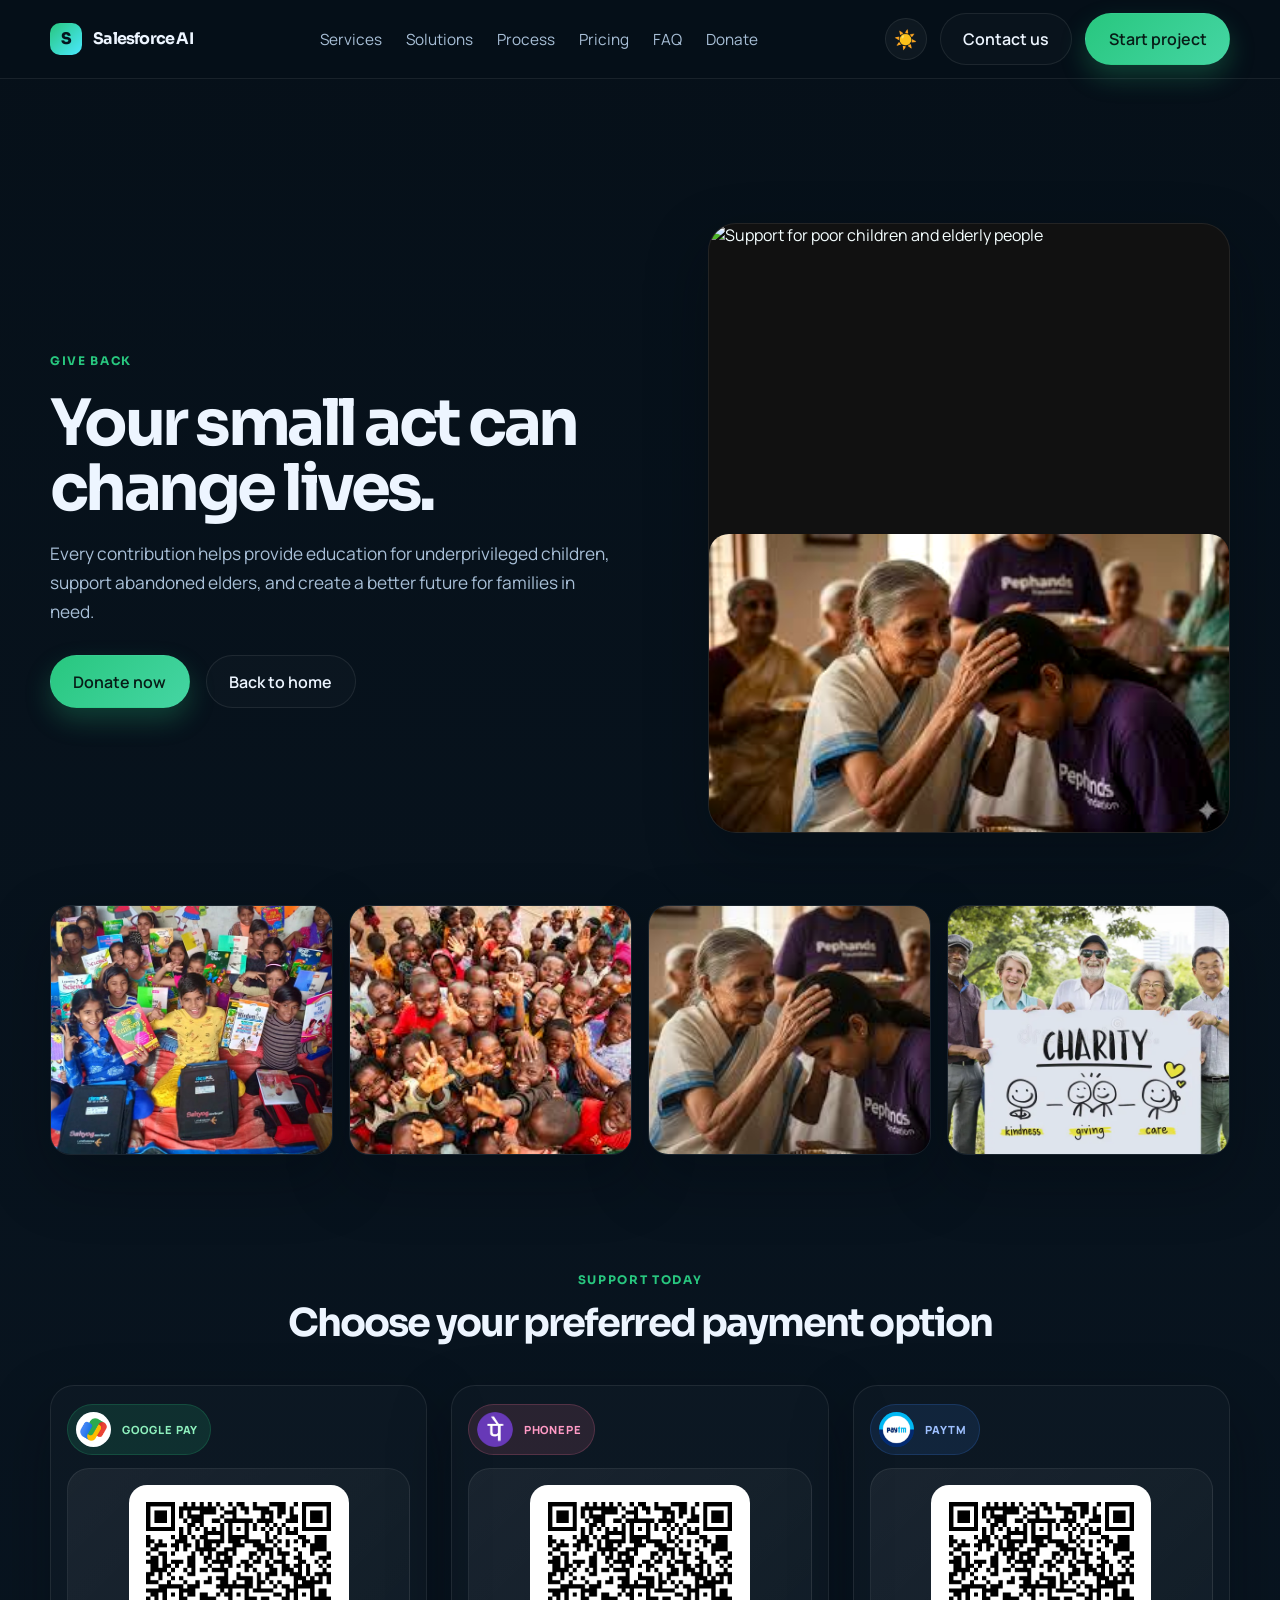
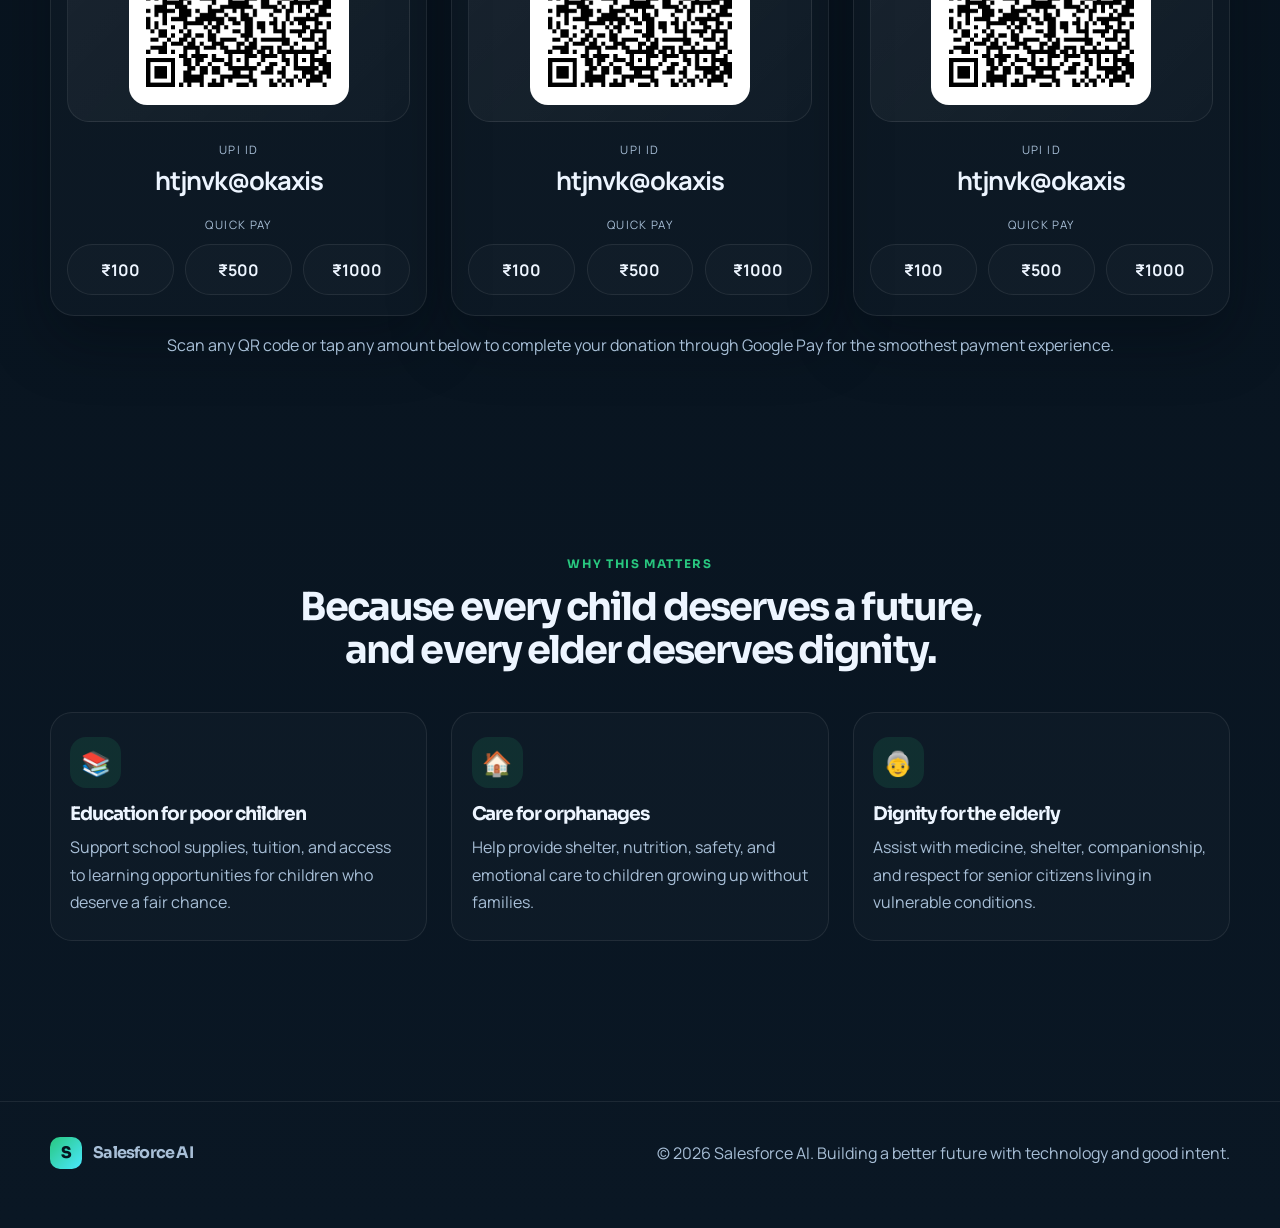
==== commit ea971a99: "Add wallet logos and responsive chooser Co-authored-by: Copilot <223556219+Copilot@users.noreply.git" ====
--- a/donation.html
+++ b/donation.html
@@ -103,8 +103,13 @@
 
           <div class="wallet-grid">
             <div class="wallet-card">
-              <span class="wallet-badge google">Google Pay</span>
-              <div class="qr-box">
+              <div class="wallet-brand google">
+                <span class="wallet-logo" aria-hidden="true">
+                  <img src="Google pay.png" alt="Google Pay logo" />
+                </span>
+                <span class="wallet-name">Google Pay</span>
+              </div>
+              <div class="qr-box" data-wallet="googlepay" tabindex="0" role="button" aria-label="Pay via Google Pay">
                 <img src="googlepay-qr.png" alt="Google Pay QR code for UPI donation" />
               </div>
               <div class="upi-block">
@@ -122,8 +127,13 @@
             </div>
 
             <div class="wallet-card">
-              <span class="wallet-badge phonepe">PhonePe</span>
-              <div class="qr-box">
+              <div class="wallet-brand phonepe">
+                <span class="wallet-logo" aria-hidden="true">
+                  <img src="Phone Pay.png" alt="PhonePe logo" />
+                </span>
+                <span class="wallet-name">PhonePe</span>
+              </div>
+              <div class="qr-box" data-wallet="phonepe" tabindex="0" role="button" aria-label="Pay via PhonePe">
                 <img src="phonepe-qr.png" alt="PhonePe QR code for UPI donation" />
               </div>
               <div class="upi-block">
@@ -141,8 +151,13 @@
             </div>
 
             <div class="wallet-card">
-              <span class="wallet-badge paytm">Paytm</span>
-              <div class="qr-box">
+              <div class="wallet-brand paytm">
+                <span class="wallet-logo" aria-hidden="true">
+                  <img src="Paytm.jpeg" alt="Paytm logo" />
+                </span>
+                <span class="wallet-name">Paytm</span>
+              </div>
+              <div class="qr-box" data-wallet="paytm" tabindex="0" role="button" aria-label="Pay via Paytm">
                 <img src="paytm-qr.png" alt="Paytm QR code for UPI donation" />
               </div>
               <div class="upi-block">
@@ -192,6 +207,34 @@
       </section>
     </main>
 
+    <div class="wallet-chooser-backdrop" id="walletChooserModal" aria-hidden="true">
+      <div class="wallet-chooser-panel" role="dialog" aria-modal="true" aria-labelledby="walletChooserTitle">
+        <button class="wallet-chooser-close" type="button" aria-label="Close payment chooser">×</button>
+        <p class="eyebrow">Choose payment app</p>
+        <h3 id="walletChooserTitle">Select your wallet</h3>
+        <div class="wallet-chooser-grid">
+          <button type="button" class="wallet-choice-btn" data-wallet-choice="googlepay">
+            <span class="choice-icon google" aria-hidden="true">
+              <img src="Google pay.png" alt="Google Pay logo" />
+            </span>
+            <span>Google Pay</span>
+          </button>
+          <button type="button" class="wallet-choice-btn" data-wallet-choice="phonepe">
+            <span class="choice-icon phonepe" aria-hidden="true">
+              <img src="Phone Pay.png" alt="PhonePe logo" />
+            </span>
+            <span>PhonePe</span>
+          </button>
+          <button type="button" class="wallet-choice-btn" data-wallet-choice="paytm">
+            <span class="choice-icon paytm" aria-hidden="true">
+              <img src="Paytm.jpeg" alt="Paytm logo" />
+            </span>
+            <span>Paytm</span>
+          </button>
+        </div>
+      </div>
+    </div>
+
     <footer class="site-footer">
       <div class="container footer-wrap">
         <div class="brand small-brand">
--- a/styles.css
+++ b/styles.css
@@ -91,6 +91,7 @@
   align-items: center;
   justify-content: space-between;
   gap: 1rem;
+  flex-wrap: wrap;
 }
 
 .brand {
@@ -126,6 +127,7 @@
   display: flex;
   align-items: center;
   gap: 0.8rem;
+  flex-wrap: wrap;
 }
 
 .theme-toggle {
@@ -150,22 +152,16 @@
   line-height: 1;
 }
 
-.donate-circle {
-  width: 46px;
-  height: 46px;
-  border-radius: 50%;
-  display: grid;
-  place-items: center;
-  background: linear-gradient(135deg, #1acc6d, #13b96d);
-  color: #fff;
-  font-size: 1.3rem;
-  box-shadow: 0 12px 26px rgba(22, 174, 96, 0.35);
-  transition: transform 0.2s ease, box-shadow 0.2s ease;
-}
-
-.donate-circle:hover {
-  transform: translateY(-2px) scale(1.04);
-  box-shadow: 0 18px 32px rgba(22, 174, 96, 0.42);
+.donate-nav {
+  white-space: nowrap;
+  padding-inline: 1.2rem;
+  background: linear-gradient(135deg, #ffcb6b, #ff8c42);
+  color: #1f1208;
+  box-shadow: 0 12px 24px rgba(255, 166, 72, 0.32);
+}
+
+.donate-nav:hover {
+  box-shadow: 0 18px 32px rgba(255, 166, 72, 0.42);
 }
 
 body.light-mode .theme-toggle {
@@ -275,6 +271,16 @@
   border-radius: 22px;
   background: linear-gradient(135deg, rgba(255,255,255,0.06), rgba(255,255,255,0.02));
   border: 1px solid var(--border);
+  cursor: pointer;
+  transition: transform 0.2s ease, border-color 0.2s ease, box-shadow 0.2s ease;
+}
+
+.qr-box:hover,
+.qr-box:focus-visible {
+  transform: translateY(-2px);
+  border-color: rgba(40, 199, 127, 0.45);
+  box-shadow: 0 14px 22px rgba(40, 199, 127, 0.12);
+  outline: none;
 }
 
 .qr-box img {
@@ -284,6 +290,7 @@
   border-radius: 18px;
   background: white;
   padding: 0.6rem;
+  pointer-events: none;
 }
 
 .upi-block {
@@ -395,32 +402,75 @@
   box-shadow: var(--shadow);
 }
 
-.wallet-badge {
+.wallet-brand {
   display: inline-flex;
   align-items: center;
-  justify-content: center;
-  padding: 0.4rem 0.75rem;
+  gap: 0.7rem;
+  padding: 0.45rem 0.75rem 0.45rem 0.5rem;
   border-radius: 999px;
-  font-size: 0.68rem;
-  font-weight: 700;
+  margin-bottom: 0.8rem;
+  border: 1px solid transparent;
+  font-size: 0.7rem;
+  font-weight: 800;
   letter-spacing: 0.08em;
   text-transform: uppercase;
-  margin-bottom: 0.8rem;
-}
-
-.wallet-badge.google {
+}
+
+.wallet-brand.google {
   background: rgba(40, 199, 127, 0.14);
-  color: #7ce9af;
-}
-
-.wallet-badge.phonepe {
+  border-color: rgba(40, 199, 127, 0.2);
+  color: #8ef0bd;
+}
+
+.wallet-brand.phonepe {
   background: rgba(255, 116, 154, 0.12);
-  color: #ff7ece;
-}
-
-.wallet-badge.paytm {
+  border-color: rgba(255, 116, 154, 0.2);
+  color: #ff9ac5;
+}
+
+.wallet-brand.paytm {
   background: rgba(59, 130, 246, 0.12);
-  color: #7db1ff;
+  border-color: rgba(59, 130, 246, 0.2);
+  color: #9ec0ff;
+}
+
+.wallet-logo,
+.choice-icon {
+  display: inline-grid;
+  place-items: center;
+  width: 2.2rem;
+  height: 2.2rem;
+  border-radius: 50%;
+  flex-shrink: 0;
+  background: rgba(255, 255, 255, 0.08);
+  overflow: hidden;
+}
+
+.wallet-logo img,
+.choice-icon img {
+  width: 2.2rem;
+  height: 2.2rem;
+  display: block;
+  object-fit: contain;
+}
+
+.wallet-brand.google .wallet-logo,
+.choice-icon.google {
+  background: rgba(26, 115, 232, 0.14);
+}
+
+.wallet-brand.phonepe .wallet-logo,
+.choice-icon.phonepe {
+  background: rgba(103, 57, 214, 0.12);
+}
+
+.wallet-brand.paytm .wallet-logo,
+.choice-icon.paytm {
+  background: rgba(0, 185, 245, 0.12);
+}
+
+.wallet-name {
+  line-height: 1;
 }
 
 .amount-picker {
@@ -467,6 +517,134 @@
   outline-offset: 2px;
 }
 
+.payment-toast {
+  position: fixed;
+  left: 50%;
+  bottom: 1.2rem;
+  transform: translateX(-50%) translateY(20px);
+  background: rgba(12, 18, 22, 0.94);
+  color: #fff;
+  border: 1px solid rgba(255, 255, 255, 0.08);
+  border-radius: 999px;
+  padding: 0.8rem 1.1rem;
+  box-shadow: 0 18px 42px rgba(0, 0, 0, 0.24);
+  opacity: 0;
+  pointer-events: none;
+  transition: opacity 0.2s ease, transform 0.2s ease;
+  z-index: 200;
+  max-width: min(90vw, 500px);
+  text-align: center;
+}
+
+.payment-toast.visible {
+  opacity: 1;
+  transform: translateX(-50%) translateY(0);
+}
+
+.wallet-chooser-backdrop {
+  position: fixed;
+  inset: 0;
+  display: grid;
+  place-items: center;
+  background: rgba(5, 12, 16, 0.74);
+  opacity: 0;
+  visibility: hidden;
+  transition: opacity 0.2s ease, visibility 0.2s ease;
+  z-index: 120;
+}
+
+.wallet-chooser-backdrop.is-open {
+  opacity: 1;
+  visibility: visible;
+}
+
+.wallet-chooser-panel {
+  width: min(520px, calc(100% - 1.5rem));
+  background: var(--panel-strong);
+  border: 1px solid var(--border);
+  border-radius: 26px;
+  box-shadow: var(--shadow);
+  padding: 1.5rem 1.25rem 1.1rem;
+  position: relative;
+}
+
+.wallet-chooser-close {
+  position: absolute;
+  top: 0.8rem;
+  right: 0.8rem;
+  width: 2.2rem;
+  height: 2.2rem;
+  border: none;
+  border-radius: 50%;
+  background: rgba(255,255,255,0.04);
+  color: var(--text);
+  font-size: 1.75rem;
+  line-height: 1;
+  cursor: pointer;
+}
+
+.wallet-chooser-panel h3 {
+  margin: 0.35rem 0 1.2rem;
+  font-size: clamp(1.8rem, 4vw, 2.5rem);
+  letter-spacing: -0.05em;
+}
+
+.wallet-chooser-grid {
+  display: grid;
+  grid-template-columns: repeat(3, minmax(0, 1fr));
+  gap: 0.8rem;
+}
+
+.wallet-choice-btn {
+  display: grid;
+  justify-items: center;
+  align-content: center;
+  gap: 0.7rem;
+  min-height: 110px;
+  border: 1px solid var(--border);
+  border-radius: 20px;
+  background: rgba(255,255,255,0.02);
+  color: var(--text);
+  padding: 1rem 0.7rem;
+  cursor: pointer;
+  font: inherit;
+  font-weight: 700;
+  transition: transform 0.2s ease, border-color 0.2s ease, box-shadow 0.2s ease;
+}
+
+.wallet-choice-btn:hover,
+.wallet-choice-btn:focus-visible {
+  transform: translateY(-2px);
+  border-color: rgba(40, 199, 127, 0.4);
+  box-shadow: 0 14px 24px rgba(40, 199, 127, 0.12);
+  outline: none;
+}
+
+.choice-icon {
+  display: grid;
+  place-items: center;
+  width: 2.8rem;
+  height: 2.8rem;
+  border-radius: 50%;
+  font-size: 1.1rem;
+  font-weight: 800;
+}
+
+.choice-icon.google {
+  background: rgba(40, 199, 127, 0.15);
+  color: #8ef0bd;
+}
+
+.choice-icon.phonepe {
+  background: rgba(255, 116, 154, 0.12);
+  color: #ff9ac5;
+}
+
+.choice-icon.paytm {
+  background: rgba(59, 130, 246, 0.12);
+  color: #9ec0ff;
+}
+
 @media (max-width: 900px) {
   .donation-shell {
     grid-template-columns: 1fr;
@@ -481,6 +659,31 @@
   .wallet-grid,
   .amount-grid {
     grid-template-columns: 1fr;
+  }
+
+  .wallet-chooser-panel {
+    width: min(94vw, 420px);
+    padding: 1.2rem 0.9rem 0.9rem;
+  }
+
+  .wallet-chooser-grid {
+    grid-template-columns: 1fr;
+    gap: 0.7rem;
+  }
+
+  .wallet-choice-btn {
+    min-height: 74px;
+    grid-template-columns: auto 1fr;
+    justify-items: start;
+    align-items: center;
+    text-align: left;
+    gap: 0.8rem;
+    padding: 0.8rem 0.9rem;
+  }
+
+  .choice-icon {
+    width: 2.7rem;
+    height: 2.7rem;
   }
 }
 
@@ -508,6 +711,17 @@
   background: linear-gradient(135deg, var(--primary), #45d5a3);
   color: #071d17;
   box-shadow: 0 12px 26px rgba(40, 199, 127, 0.25);
+}
+
+.btn.donate-nav {
+  background: linear-gradient(135deg, #ffcb6b, #ff8c42);
+  color: #1f1208;
+  border-color: transparent;
+  box-shadow: 0 12px 24px rgba(255, 166, 72, 0.32);
+}
+
+.btn.donate-nav:hover {
+  box-shadow: 0 18px 32px rgba(255, 166, 72, 0.42);
 }
 
 .btn-secondary,
@@ -1314,6 +1528,31 @@
   box-shadow: 0 16px 36px rgba(10, 18, 25, 0.28), 0 0 0 1px rgba(255,255,255,0.18), 0 0 28px rgba(80, 176, 255, 0.28);
 }
 
+.donate-float {
+  position: fixed;
+  right: 1.4rem;
+  bottom: 11.8rem;
+  width: 4.6rem;
+  height: 4.6rem;
+  display: grid;
+  place-items: center;
+  border-radius: 50%;
+  background: linear-gradient(135deg, #ffcb6b, #ff8c42);
+  color: #1f1208;
+  text-decoration: none;
+  font-size: 1.8rem;
+  font-weight: 700;
+  box-shadow: 0 20px 48px rgba(255, 152, 69, 0.5);
+  z-index: 30;
+  border: 3px solid rgba(255, 255, 255, 0.42);
+  transition: transform 0.2s ease, box-shadow 0.2s ease;
+}
+
+.donate-float:hover {
+  transform: translateY(-2px) scale(1.08);
+  box-shadow: 0 24px 56px rgba(255, 152, 69, 0.62);
+}
+
 .whatsapp-float {
   position: fixed;
   right: 1.4rem;
@@ -1323,8 +1562,8 @@
   display: grid;
   place-items: center;
   border-radius: 50%;
-  background: linear-gradient(135deg, #1acc6d, #12b86a);
-  box-shadow: 0 20px 48px rgba(22, 174, 96, 0.52);
+  background: linear-gradient(135deg, #25d366, #1fbf5f);
+  box-shadow: 0 20px 48px rgba(37, 211, 102, 0.52);
   z-index: 30;
   border: 3px solid rgba(255, 255, 255, 0.42);
   transition: transform 0.2s ease, box-shadow 0.2s ease;
@@ -1344,10 +1583,10 @@
 
 @keyframes whatsappPulse {
   0%, 100% {
-    box-shadow: 0 20px 48px rgba(22, 174, 96, 0.52);
+    box-shadow: 0 20px 48px rgba(37, 211, 102, 0.52);
   }
   50% {
-    box-shadow: 0 22px 56px rgba(22, 174, 96, 0.75);
+    box-shadow: 0 22px 56px rgba(37, 211, 102, 0.75);
   }
 }
 
@@ -1400,6 +1639,24 @@
   .menu-toggle {
     display: block;
   }
+
+  .donation-shell {
+    grid-template-columns: 1fr;
+  }
+
+  .donation-visual {
+    min-height: 330px;
+  }
+
+  .matters-grid,
+  .photo-gallery,
+  .wallet-grid {
+    grid-template-columns: 1fr 1fr;
+  }
+
+  .amount-grid {
+    grid-template-columns: repeat(3, minmax(0, 1fr));
+  }
 }
 
 @media (max-width: 620px) {
@@ -1407,20 +1664,59 @@
   .steps-grid,
   .stats-grid,
   .logo-row,
-  .form-grid {
+  .form-grid,
+  .matters-grid,
+  .photo-gallery,
+  .wallet-grid {
     grid-template-columns: 1fr;
   }
 
+  .nav-wrap {
+    align-items: center;
+  }
+
   .nav-actions {
+    width: 100%;
     gap: 0.5rem;
+    justify-content: stretch;
+  }
+
+  .nav-actions .btn {
+    flex: 1 1 0;
+    width: auto;
+  }
+
+  .theme-toggle {
+    width: 42px;
+    height: 42px;
+    flex-shrink: 0;
+  }
+
+  .hero-actions,
+  .donation-actions {
+    display: grid;
+    grid-template-columns: 1fr;
   }
 
   .btn {
     width: 100%;
   }
 
-  .hero-actions {
-    display: grid;
+  .donation-copy h1 {
+    font-size: clamp(2.2rem, 10vw, 3rem);
+  }
+
+  .photo-gallery img {
+    height: 220px;
+  }
+
+  .wallet-card,
+  .matter-card,
+  .info-card,
+  .step-card,
+  .price-card {
+    padding-left: 1rem;
+    padding-right: 1rem;
   }
 
   .scroll-top {
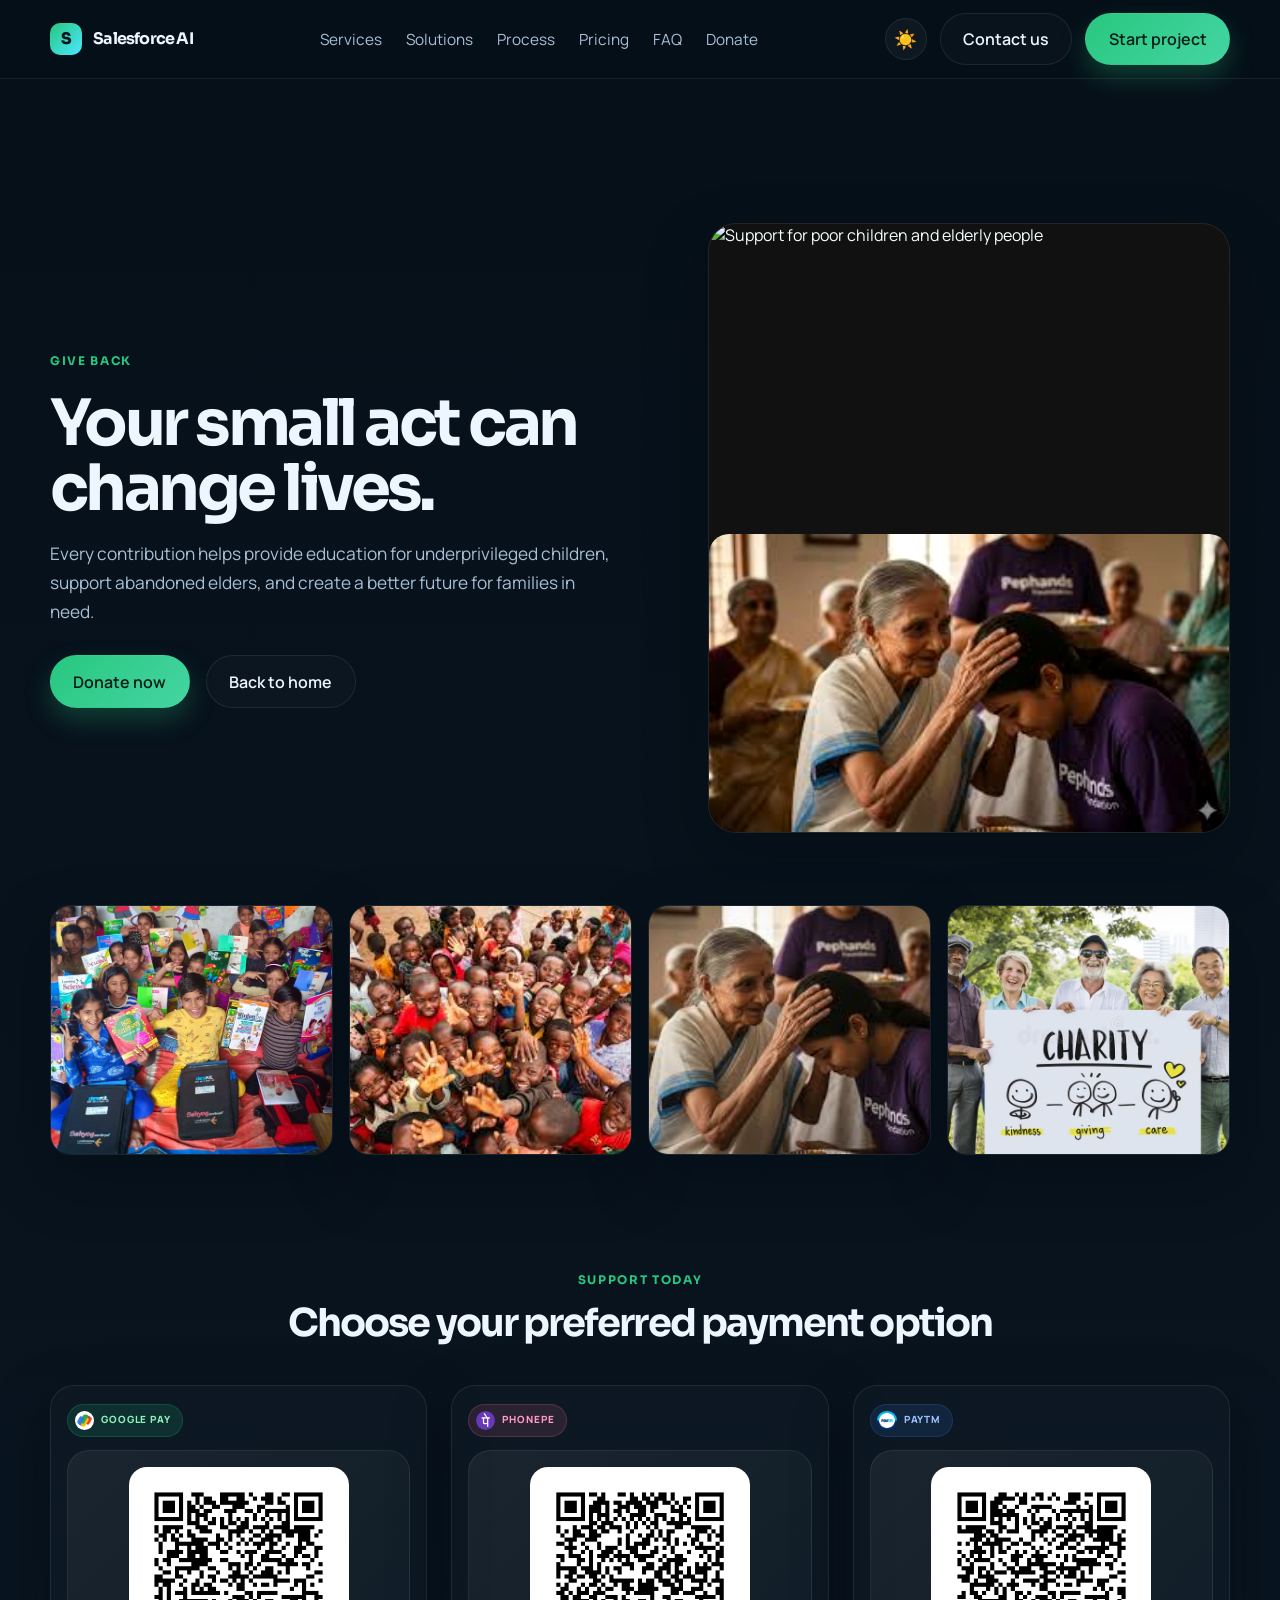
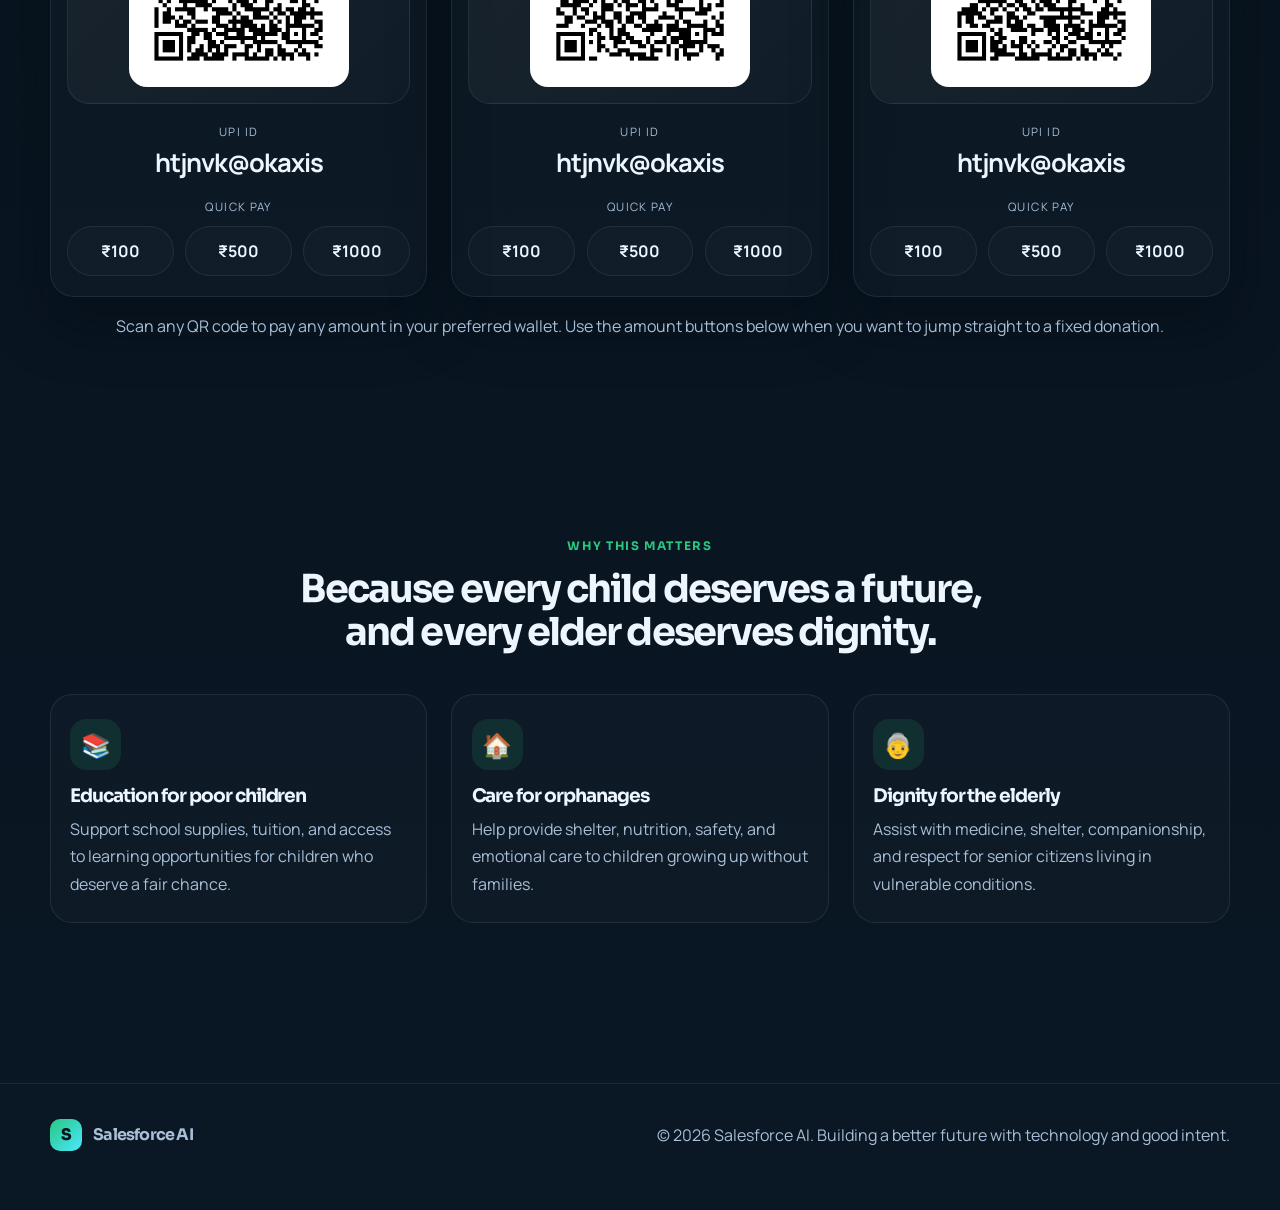
==== commit 6fd2bc13: "Allow wallet QR amounts to be flexible and regenerate wallet QR assets Co-authored-by: Copilot <2235" ====
--- a/donation.html
+++ b/donation.html
@@ -175,7 +175,7 @@
             </div>
           </div>
 
-          <p class="donation-note">Scan any QR code or tap any amount below to complete your donation through Google Pay for the smoothest payment experience.</p>
+          <p class="donation-note">Scan any QR code to pay any amount in your preferred wallet. Use the amount buttons below when you want to jump straight to a fixed donation.</p>
         </div>
       </section>
 
--- a/styles.css
+++ b/styles.css
@@ -405,12 +405,14 @@
 .wallet-brand {
   display: inline-flex;
   align-items: center;
-  gap: 0.7rem;
-  padding: 0.45rem 0.75rem 0.45rem 0.5rem;
+  gap: 0.45rem;
+  width: fit-content;
+  max-width: 100%;
+  padding: 0.38rem 0.7rem 0.38rem 0.42rem;
   border-radius: 999px;
   margin-bottom: 0.8rem;
   border: 1px solid transparent;
-  font-size: 0.7rem;
+  font-size: 0.68rem;
   font-weight: 800;
   letter-spacing: 0.08em;
   text-transform: uppercase;
@@ -438,8 +440,8 @@
 .choice-icon {
   display: inline-grid;
   place-items: center;
-  width: 2.2rem;
-  height: 2.2rem;
+  width: 1.2rem;
+  height: 1.2rem;
   border-radius: 50%;
   flex-shrink: 0;
   background: rgba(255, 255, 255, 0.08);
@@ -448,10 +450,16 @@
 
 .wallet-logo img,
 .choice-icon img {
-  width: 2.2rem;
-  height: 2.2rem;
+  width: 1.2rem;
+  height: 1.2rem;
   display: block;
   object-fit: contain;
+}
+
+.wallet-name {
+  line-height: 1;
+  white-space: nowrap;
+  font-size: 0.62rem;
 }
 
 .wallet-brand.google .wallet-logo,
@@ -661,6 +669,25 @@
     grid-template-columns: 1fr;
   }
 
+  .wallet-brand {
+    display: inline-flex;
+    justify-content: center;
+    gap: 0.38rem;
+    padding: 0.28rem 0.5rem;
+    max-width: 100%;
+  }
+
+  .wallet-logo,
+  .wallet-logo img {
+    width: 0.95rem;
+    height: 0.95rem;
+  }
+
+  .wallet-name {
+    font-size: 0.52rem;
+    letter-spacing: 0.04em;
+  }
+
   .wallet-chooser-panel {
     width: min(94vw, 420px);
     padding: 1.2rem 0.9rem 0.9rem;
